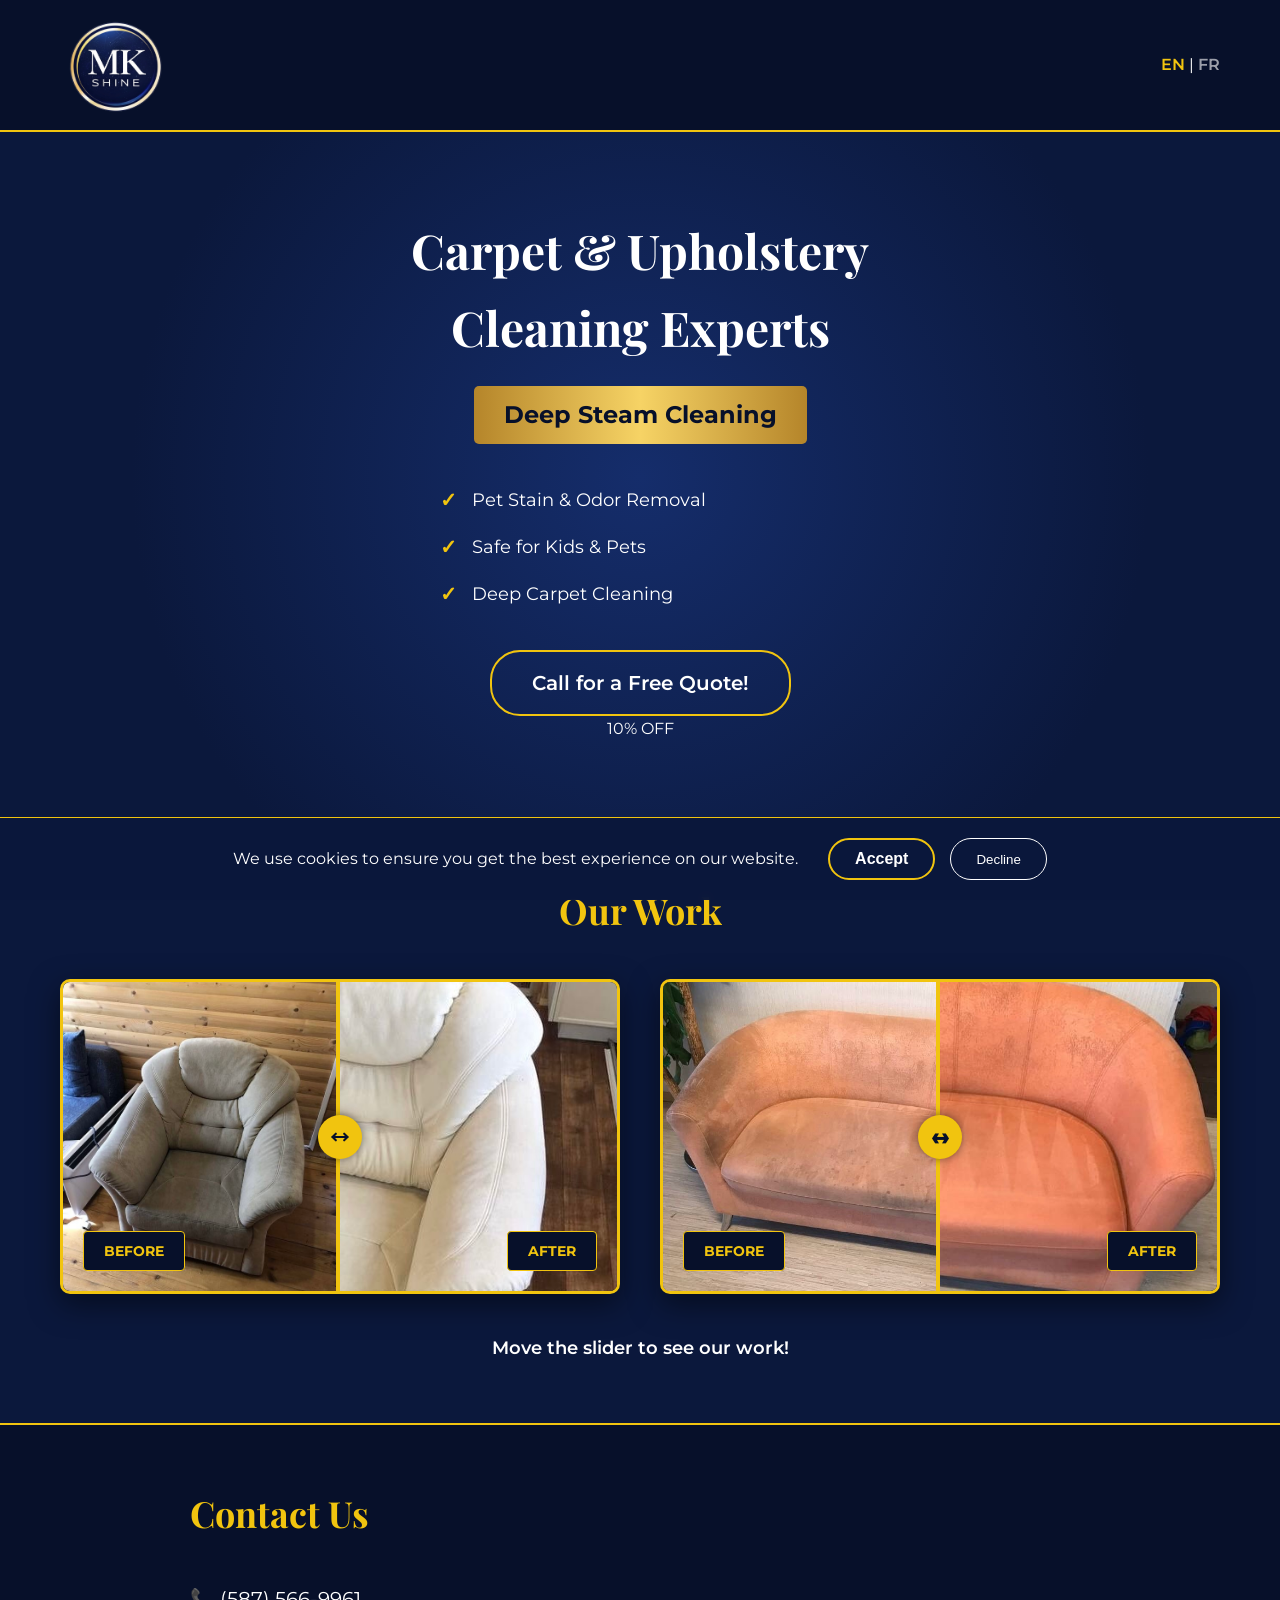
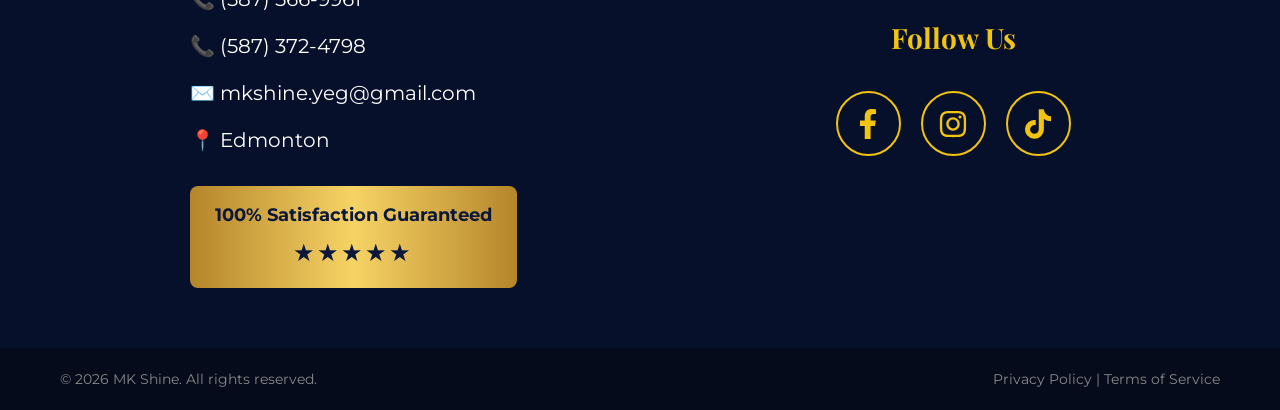
==== index.html @ 70b1faf5 "Added new logo and changed slider icon" ====
<!DOCTYPE html>
<html lang="en">
<head>
    <meta charset="UTF-8">
    <meta name="viewport" content="width=device-width, initial-scale=1.0">
    <title>MK Shine - Carpet & Upholstery Cleaning</title>
    <link rel="preconnect" href="https://fonts.googleapis.com">
    <link rel="preconnect" href="https://fonts.gstatic.com" crossorigin>
     <link rel="icon" type="image/png" href="assets/images/logo.png">
    <link href="https://fonts.googleapis.com/css2?family=Montserrat:wght@400;600;700&family=Playfair+Display:wght@700&display=swap" rel="stylesheet">
    <link rel="stylesheet" href="assets/styles/style.css">
</head>
<body>



    <header class="header">
        <div class="container header-inner">
            <div class="logo">
                <img src="assets/images/logo.png" alt="logo" class="logo-img">
            </div>
            
            <div class="lang-switcher">
                <button id="btn-en" class="lang-btn active">EN</button>
                <span>|</span>
                <button id="btn-fr" class="lang-btn">FR</button>
            </div>
        </div>
    </header>

    <section class="hero">
        <div class="container hero-content">
            <h1 data-lang="hero_title">Carpet & Upholstery<br>Cleaning Experts</h1>
            <div class="subtitle-badge">
                <h2 data-lang="hero_subtitle">Deep Steam Cleaning</h2>
            </div>
            
            <ul class="benefits-list">
                <li><span class="check">✓</span> <span data-lang="benefit_1">Pet Stain & Odor Removal</span></li>
                <li><span class="check">✓</span> <span data-lang="benefit_2">Safe for Kids & Pets</span></li>
                <li><span class="check">✓</span> <span data-lang="benefit_3">Deep Carpet Cleaning</span></li>
            </ul>

            <div class="hero-actions">
                <a href="#contacts" class="btn-primary" data-lang="cta_btn">Call for a Free Quote!</a>
                <div class="discount-badge">
                    <span class="discount-value">10%</span>
                    <span class="discount-text" data-lang="discount">OFF</span>
                </div>
            </div>
        </div>
    </section>

    <section class="gallery" id="gallery">
        <div class="container gallery-inner">
            <h2 class="section-title" data-lang="gallery_title">Our Work</h2>
            
            <div class="works-grid">
                
                <div class="work-item">
                    <div class="comparison-slider">
                        <div class="image-wrapper after-image">
                            <img src="assets/images/puff-after.jpg" alt="White Chair After Cleaning">
                            <span class="label label-after" data-lang="label_after">AFTER</span>
                        </div>

                        <div class="image-wrapper before-image">
                            <img src="assets/images/puff-before.jpg" alt="White Chair Before Cleaning">
                            <span class="label label-before" data-lang="label_before">BEFORE</span>
                        </div>
                        
                        <input type="range" min="0" max="100" value="50" class="slider-input">
                        
                        <div class="slider-button">
                            <svg viewBox="0 0 24 24" width="20" height="20" stroke="currentColor" stroke-width="2.5" fill="none" stroke-linecap="round" stroke-linejoin="round">
                                <polyline points="7 8 3 12 7 16"></polyline>
                                <line x1="3" y1="12" x2="21" y2="12"></line>
                                <polyline points="17 8 21 12 17 16"></polyline>
                            </svg>
                        </div>
                    </div>
                </div>

                <div class="work-item">
                    <div class="comparison-slider">
                        <div class="image-wrapper after-image">
                            <img src="assets/images/couch-after.jpg" alt="Pink Sofa After Cleaning">
                            <span class="label label-after" data-lang="label_after">AFTER</span>
                        </div>
                        <div class="image-wrapper before-image">
                            <img src="assets/images/couch-before.jpg" alt="Pink Sofa Before Cleaning">
                            <span class="label label-before" data-lang="label_before">BEFORE</span>
                        </div>
                        <input type="range" min="0" max="100" value="50" class="slider-input">
                        <div class="slider-button">↔</div>
                    </div>
                </div>

                </div>
            
            <p class="scan-text" data-lang="scan_text">Move the slider to see our work!</p>
        </div>
    </section>

    <section class="contacts" id="contacts">
        <div class="container contacts-inner">
            
            <div class="contact-info">
                <h2 class="section-title" data-lang="contacts_title">Contact Us</h2>
                
                <ul class="contact-list">
                    <li>📞 <a href="tel:+15875669961">(587) 566-9961</a></li>
                    <li>📞 <a href="tel:+15873724798">(587) 372-4798</a></li>
                    <li>✉️ <a href="mailto:mkshine.yeg@gmail.com">mkshine.yeg@gmail.com</a></li>
                    <li>📍 <span data-lang="location">Edmonton</span></li>
                </ul>

                <div class="satisfaction-badge">
                    <h3 data-lang="guarantee">100% Satisfaction Guaranteed</h3>
                    <div class="stars">★★★★★</div>
                </div>
            </div>

            <div class="contact-socials">
            <h3 class="socials-title" data-lang="follow_us">Follow Us</h3>
            <div class="social-icons-large">
                <a href="https://www.facebook.com/share/1H6TxjTgbz/?mibextid=wwXIfr" target="_blank" class="social-btn fb" title="Facebook">
                    <svg viewBox="0 0 320 512"><path d="M279.14 288l14.22-92.66h-88.91v-60.13c0-25.35 12.42-50.06 52.24-50.06h40.42V6.26S260.43 0 225.36 0c-73.22 0-121.08 44.38-121.08 124.72v70.62H22.89V288h81.39v224h100.17V288z"/></svg>
                </a>
                <a href="https://www.instagram.com/mkshine.yeg?igsh=c3pobW0wYmV6MGhx&utm_source=qr" target="_blank" class="social-btn insta" title="Instagram">
                    <svg viewBox="0 0 448 512"><path d="M224.1 141c-63.6 0-114.9 51.3-114.9 114.9s51.3 114.9 114.9 114.9S339 319.5 339 255.9 287.7 141 224.1 141zm0 189.9c-41.4 0-75-33.6-75-75s33.6-75 75-75 75 33.6 75 75-33.6 75-75 75zm146.2-194.3c0 14.9-12 26.9-26.9 26.9-14.9 0-26.9-12-26.9-26.9s12-26.9 26.9-26.9c14.9 0 26.9 12 26.9 26.9zm76.1 27.2c-1.7-35.9-9.9-67.7-36.2-93.9-26.2-26.2-58-34.4-93.9-36.2-37-2.1-147.9-2.1-184.9 0-35.8 1.7-67.6 9.9-93.9 36.1s-34.4 58-36.2 93.9c-2.1 37-2.1 147.9 0 184.9 1.7 35.9 9.9 67.7 36.2 93.9s58 34.4 93.9 36.2c37 2.1 147.9 2.1 184.9 0 35.9-1.7 67.7-9.9 93.9-36.2 26.2-26.2 34.4-58 36.2-93.9 2.1-37 2.1-147.8 0-184.8zM398.8 388c-7.8 19.6-22.9 34.7-42.6 42.6-29.5 11.7-99.5 9-132.1 9s-102.7 2.6-132.1-9c-19.6-7.8-34.7-22.9-42.6-42.6-11.7-29.5-9-99.5-9-132.1s-2.6-102.7 9-132.1c7.8-19.6 22.9-34.7 42.6-42.6 29.5-11.7 99.5-9 132.1-9s102.7-2.6 132.1 9c19.6 7.8 34.7 22.9 42.6 42.6 11.7 29.5 9 99.5 9 132.1s2.7 102.7-9 132.1z"/></svg>
                </a>
               <a href="https://www.tiktok.com/@mk.shine2?_r=1&_t=ZS-94k486pJkZA" target="_blank" class="social-btn tiktok" title="TikTok">
                    <svg xmlns="http://www.w3.org/2000/svg" viewBox="0 0 448 512">
                        <path d="M448,209.91a210.06,210.06,0,0,1-122.77-39.25V349.38A162.55,162.55,0,1,1,185,188.31V278.2a74.62,74.62,0,1,0,52.23,71.18V0l88,0a121.18,121.18,0,0,0,1.86,22.17h0A122.18,122.18,0,0,0,381,102.39a121.43,121.43,0,0,0,67,20.14Z"/>
                    </svg>
                </a>
            </div>
        </div>

        </div>
    </section>

    <footer class="footer">
        <div class="container footer-inner">
            <p>&copy; 2026 MK Shine. <span data-lang="rights">All rights reserved.</span></p>
            <div class="legal-links">
                <a href="privacy.html" data-lang="privacy">Privacy Policy</a>
                <span>|</span>
                <a href="terms.html" data-lang="terms">Terms of Service</a>
            </div>
        </div>
    </footer>

    <div class="cookie-banner" id="cookie-banner">
        <p data-lang="cookie_text">We use cookies to ensure you get the best experience on our website.</p>
        <div class="cookie-buttons">
            <button id="accept-cookies" class="btn-primary cookie-btn" data-lang="cookie_accept">Accept</button>
            <button id="decline-cookies" class="cookie-btn-outline" data-lang="cookie_decline">Decline</button>
        </div>
    </div>

    <script src="main.js"></script>
</body>
</html>
---- assets/styles/style.css ----
:root {
    --bg-main: #0B183C;
    --bg-darker: #07102a;
    --text-white: #ffffff;
    --accent-gold: #F1C40F;
    --gold-gradient: linear-gradient(90deg, #B5852A 0%, #F6D365 50%, #B5852A 100%);
    --font-heading: 'Playfair Display', serif;
    --font-text: 'Montserrat', sans-serif;
}

* { margin: 0; padding: 0; box-sizing: border-box; }

body {
    font-family: var(--font-text);
    background-color: var(--bg-main);
    color: var(--text-white);
    line-height: 1.6;
    
}

html {
scroll-behavior:smooth;
}

.container {
    max-width: 1200px;
    margin: 0 auto;
    padding: 0 20px;
}

.header {
    background-color: var(--bg-darker);
    padding: 10px 0;
    position: sticky;
    top: 0;
    z-index: 100;
    border-bottom: 2px solid var(--accent-gold);
}

.header-inner {
    display: flex;
    justify-content: space-between;
    align-items: center;
}

.lang-switcher button {
    background: none;
    border: none;
    color: var(--text-white);
    font-family: var(--font-text);
    font-weight: 600;
    cursor: pointer;
    font-size: 16px;
    opacity: 0.6;
    transition: 0.3s;
}

.lang-switcher button.active {
    opacity: 1;
    color: var(--accent-gold);
}

.hero {
    padding: 80px 0;
    text-align: center;
    background: radial-gradient(circle at center, #152d6b 0%, var(--bg-main) 70%);
}

.hero h1 {
    font-family: var(--font-heading);
    font-size: 48px;
    margin-bottom: 20px;
}

.subtitle-badge {
    background: var(--gold-gradient);
    display: inline-block;
    padding: 10px 30px;
    border-radius: 5px;
    margin-bottom: 40px;
}

.subtitle-badge h2 {
    color: var(--bg-darker);
    font-size: 24px;
    font-weight: 700;
}

.benefits-list {
    list-style: none;
    text-align: left;
    max-width: 400px;
    margin: 0 auto 40px auto;
    font-size: 18px;
}

.benefits-list li {
    margin-bottom: 15px;
    display: flex;
    align-items: center;
}

.check {
    color: var(--accent-gold);
    font-weight: bold;
    margin-right: 15px;
    font-size: 20px;
}

.btn-primary {
    display: inline-block;
    background: transparent;
    color: var(--text-white);
    text-decoration: none;
    padding: 15px 40px;
    font-size: 20px;
    font-weight: 600;
    border: 2px solid var(--accent-gold);
    border-radius: 30px;
    transition: 0.3s;
}

.btn-primary:hover {
    background: var(--accent-gold);
    color: var(--bg-darker);
}
.gallery {
    padding: 60px 0;
    text-align: center;
}

.section-title {
    font-family: var(--font-heading);
    font-size: 36px;
    color: var(--accent-gold);
    margin-bottom: 40px;
}

.works-grid {
    display: grid;
    grid-template-columns: repeat(auto-fit, minmax(400px, 1fr)); 
    gap: 40px;
    margin-bottom: 40px;
}

.work-item {
    text-align: center;
}

.work-title {
    font-size: 20px;
    font-weight: 600;
    color: var(--text-white);
    margin-bottom: 15px;
    text-shadow: 0 1px 3px rgba(0,0,0,0.5);
}

.comparison-slider {
    position: relative;
    width: 100%;
    aspect-ratio: 16/9; 
    overflow: hidden;
    border-radius: 10px;
    border: 3px solid var(--accent-gold);
    box-shadow: 0 10px 30px rgba(0,0,0,0.5);
    background-color: var(--bg-darker);
}

.image-wrapper {
    position: absolute;
    top: 0;
    left: 0;
    width: 100%;
    height: 100%;
    overflow: hidden;
}

.image-wrapper img {
    position: absolute; 
    left: 0;
    top: 0;
    width: 100%;
    height: 100%;
    object-fit: cover; 
    object-position: left; 
    display: block;
}

.before-image {
    z-index: 1;
    border-right: 4px solid var(--accent-gold);
    transition: width 0.1s linear; 
}

.after-image {
    z-index: 0;
}

.label {
    position: absolute;
    bottom: 20px;
    padding: 8px 20px;
    background-color: var(--bg-darker);
    color: var(--accent-gold);
    font-weight: 700;
    border-radius: 4px;
    z-index: 2;
    border: 1px solid var(--accent-gold);
    font-size: 14px;
}

.label-before { left: 20px; }
.label-after { right: 20px; }

.slider-input {
    position: absolute;
    top: 0;
    left: 0;
    width: 100%;
    height: 100%;
    opacity: 0;
    z-index: 3;
    cursor: ew-resize; 
}

.slider-button {
    position: absolute;
    top: 50%;
    transform: translate(-50%, -50%);
    width: 44px;
    height: 44px;
    background-color: var(--accent-gold);
    border-radius: 50%;
    z-index: 2;
    pointer-events: none; 
    display: flex;
    justify-content: center;
    align-items: center;
    box-shadow: 0 0 10px rgba(0,0,0,0.5);
    color: var(--bg-darker);
    font-weight: 900;
    font-size: 20px;
}

.scan-text {
    margin-top: 20px;
    font-size: 18px;
    font-weight: 600;
}
.contacts {
    padding: 60px 0;
    background-color: var(--bg-darker);
    border-top: 2px solid var(--accent-gold);
}

.contacts-inner {
    display: flex;
    justify-content: space-around;
    align-items: center;
    flex-wrap: wrap; 
    gap: 40px;
}

.contact-list {
    list-style: none;
    font-size: 20px;
    margin-bottom: 30px;
}

.contact-list li {
    margin-bottom: 15px;
}

.contact-list a {
    color: var(--text-white);
    text-decoration: none;
    transition: color 0.3s;
}

.contact-list a:hover {
    color: var(--accent-gold);
}

.satisfaction-badge {
    background: var(--gold-gradient);
    color: var(--bg-main);
    padding: 15px 25px;
    border-radius: 8px;
    text-align: center;
    display: inline-block;
}

.satisfaction-badge h3 {
    font-size: 18px;
    margin-bottom: 5px;
}

.stars {
    font-size: 24px;
    letter-spacing: 2px;
}

.contact-socials {
    display: flex;
    flex-direction: column;
    align-items: center;
    gap: 20px;
    padding: 20px;
}

.socials-title {
    color: var(--accent-gold);
    font-size: 28px;
    font-family: var(--font-heading);
    margin-bottom: 10px;
}

.social-icons-large {
    display: flex;
    gap: 20px;
}

.contact-socials {
    display: flex;
    flex-direction: column;
    align-items: center;
    gap: 20px;
    padding: 20px;
}

.socials-title {
    color: var(--accent-gold);
    font-size: 28px;
    font-family: var(--font-heading);
    margin-bottom: 10px;
}

.social-icons-large {
    display: flex;
    gap: 20px;
}

.social-btn {
    display: flex;
    justify-content: center;
    align-items: center;
    width: 65px;
    height: 65px;
    border: 2px solid var(--accent-gold);
    border-radius: 50%; 
    transition: all 0.3s ease;
}

.social-btn svg {
    width: 30px;
    height: 30px;
    fill: var(--accent-gold);
    transition: fill 0.3s ease;
}

.social-btn.tiktok svg {
    width: 26px; 
    height: 30px;
}

.social-btn:hover {
    background-color: var(--accent-gold);
    transform: translateY(-5px);  
    box-shadow: 0 10px 20px rgba(241, 196, 15, 0.3); 
}

.social-btn:hover svg {
    fill: var(--bg-main); 
}

.footer {
    padding: 20px 0;
    text-align: center;
    background-color: #050b1a;
    font-size: 14px;
    color: #888;
}

.footer-inner {
    display: flex;
    justify-content: space-between;
    flex-wrap: wrap;
}

.legal-links a {
    color: #888;
    text-decoration: none;
}

.legal-links a:hover {
    color: var(--accent-gold);
}

.cookie-banner {
    position: fixed;
    bottom: -100%;
    left: 0;
    width: 100%;
    background-color: rgba(11, 24, 60, 0.95);
    backdrop-filter: blur(5px);
    border-top: 1px solid var(--accent-gold);
    padding: 20px;
    display: flex;
    justify-content: center;
    align-items: center;
    gap: 30px;
    z-index: 999;
    transition: bottom 0.5s ease-in-out;
}

.cookie-banner.show {
    bottom: 0;
}

.cookie-buttons {
    display: flex;
    gap: 15px;
}

.cookie-btn {
    padding: 10px 25px;
    font-size: 16px;
    cursor: pointer;
}

.cookie-btn-outline {
    background: transparent;
    color: var(--text-white);
    border: 1px solid var(--text-white);
    padding: 10px 25px;
    border-radius: 30px;
    cursor: pointer;
    transition: 0.3s;
}

.cookie-btn-outline:hover {
    border-color: var(--accent-gold);
    color: var(--accent-gold);
}

@media (max-width: 768px) {
    .container {
        padding: 0 15px;
    }

    .hero {
        padding: 50px 0;
    }
    
    .hero h1 {
        font-size: 32px;
        margin-bottom: 15px;
    }

    .subtitle-badge {
        padding: 8px 20px;
        margin-bottom: 30px;
    }

    .subtitle-badge h2 {
        font-size: 18px;
    }

    .benefits-list {
        font-size: 16px;
        margin-bottom: 30px;
    }
    
    .btn-primary {
        display: block;
        width: 100%; 
        text-align: center;
        font-size: 18px;
        padding: 15px 20px;
    }

    .hero-actions {
        display: flex;
        flex-direction: column;
        align-items: center;
        gap: 15px;
    }

    .section-title {
        font-size: 28px;
        margin-bottom: 25px;
    }
    
    .slider-button {
        width: 36px;
        height: 36px;
    }
    
    .slider-button::after {
        font-size: 16px;
    }

    .label {
        padding: 5px 10px;
        font-size: 10px;
        bottom: 10px;
    }
    
    .label-before { left: 10px; }
    .label-after { right: 10px; }

    .contacts-inner {
        flex-direction: column;
        text-align: center;
        gap: 30px;
    }

    .contact-info {
        display: flex;
        flex-direction: column;
        align-items: center;
    }

    .contact-list {
        font-size: 18px;
        display: flex;
        flex-direction: column;
        align-items: center;
    }

    .social-box {
        width: 100%;
        padding: 20px;
    }

    .footer-inner {
        flex-direction: column;
        gap: 15px;
    }

    .cookie-banner {
        flex-direction: column;
        text-align: center;
        gap: 15px;
        padding: 15px;
    }

    .cookie-buttons {
        width: 100%;
        justify-content: center;
    }
}

@media (max-width: 480px) {
    .header-inner {
        flex-direction: row;
        gap: 10px;
    }
}

.logo {
    display: flex;
    align-items: center; 
}

.logo-img {
    height: 100px;         
    width: auto;          
    display: block;
    
    margin-top: 5px;
    margin-bottom: 5px;
    
    image-rendering: -webkit-optimize-contrast;
    image-rendering: crisp-edges;              
    
    transition: transform 0.3s ease, filter 0.3s ease;
}

.logo-img:hover {
    transform: scale(1.05); 
    filter: brightness(1.1); 
    cursor: pointer;
}

@media (max-width: 768px) {
    .logo-img {
        height: 70px; 
    }
}

@media (max-width: 480px) {
    .logo-img {
        height: 70px; 
    }
}

@media (max-width: 768px) {

    .section-title {
        font-size: 28px;
        margin-bottom: 25px;
    }
    
    .works-grid {
        grid-template-columns: 1fr; 
        gap: 30px;
    }

    .work-title {
        font-size: 18px;
        margin-bottom: 10px;
    }
}
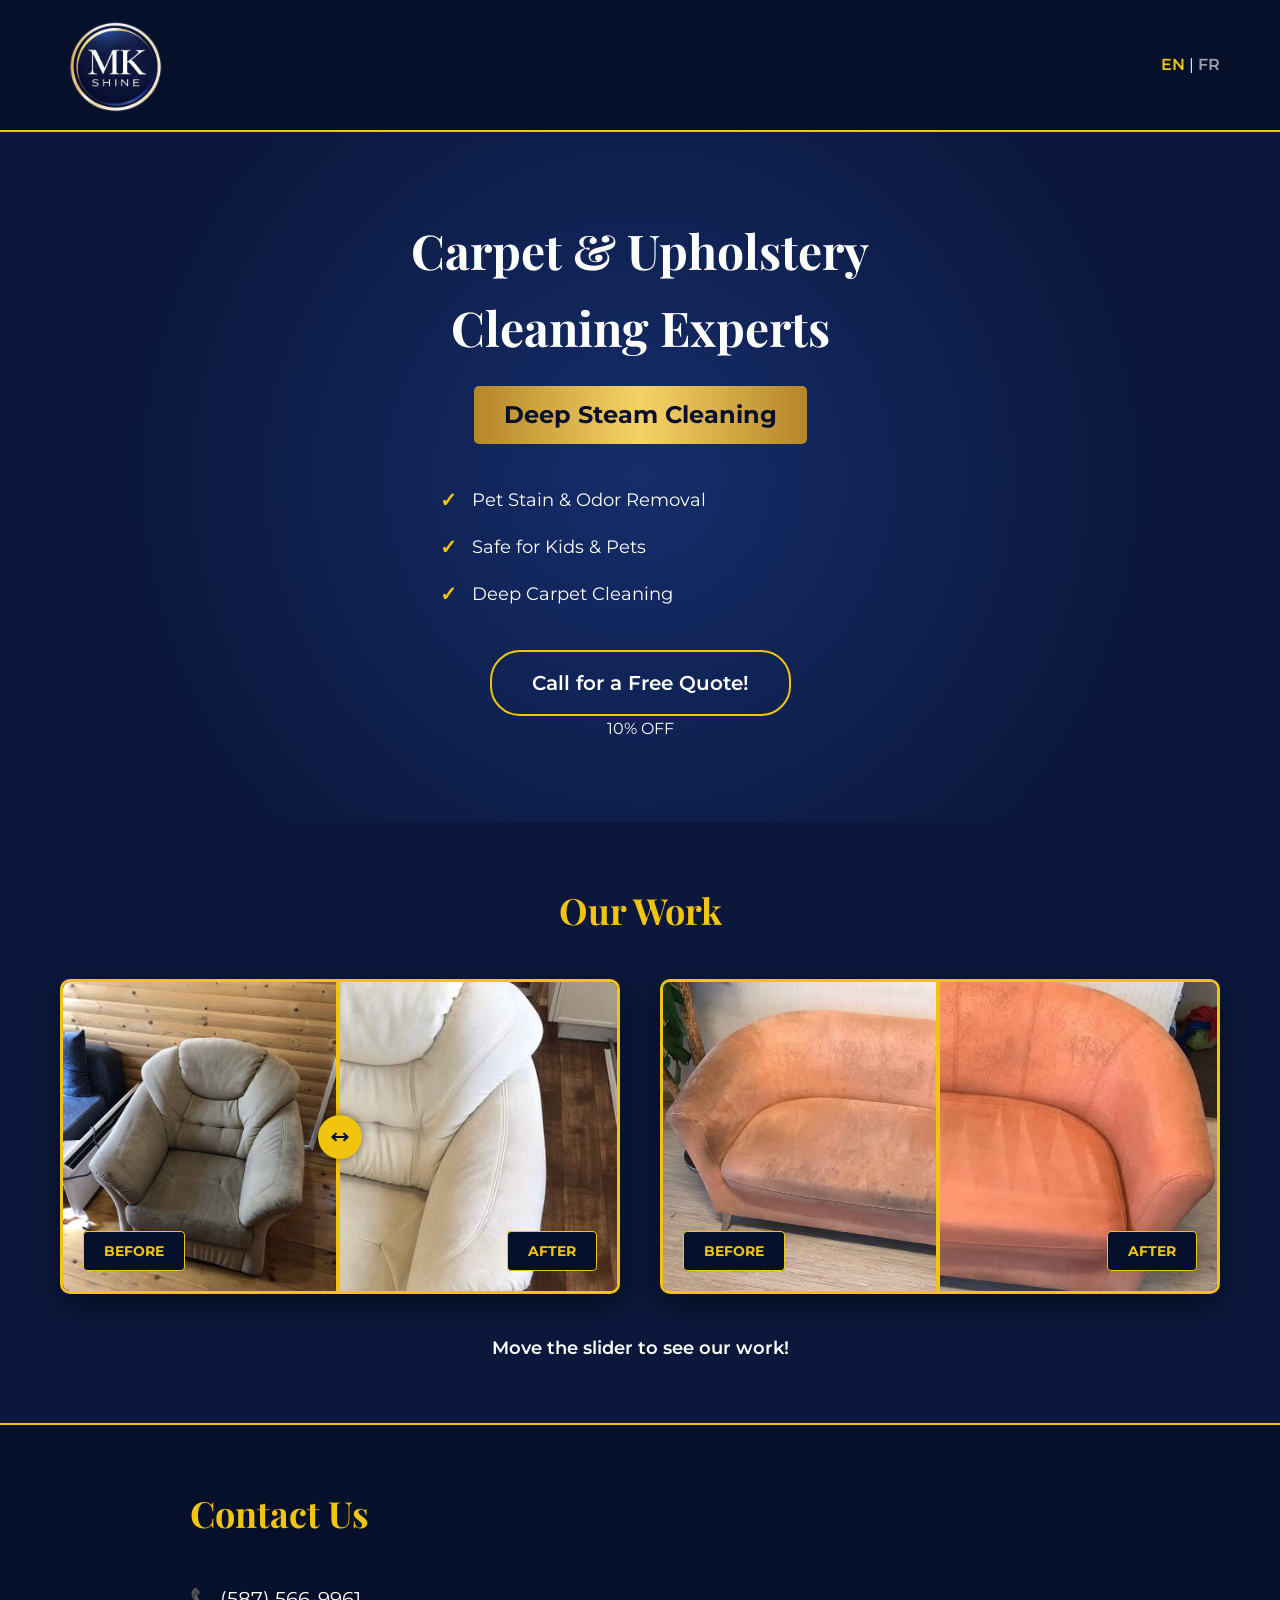
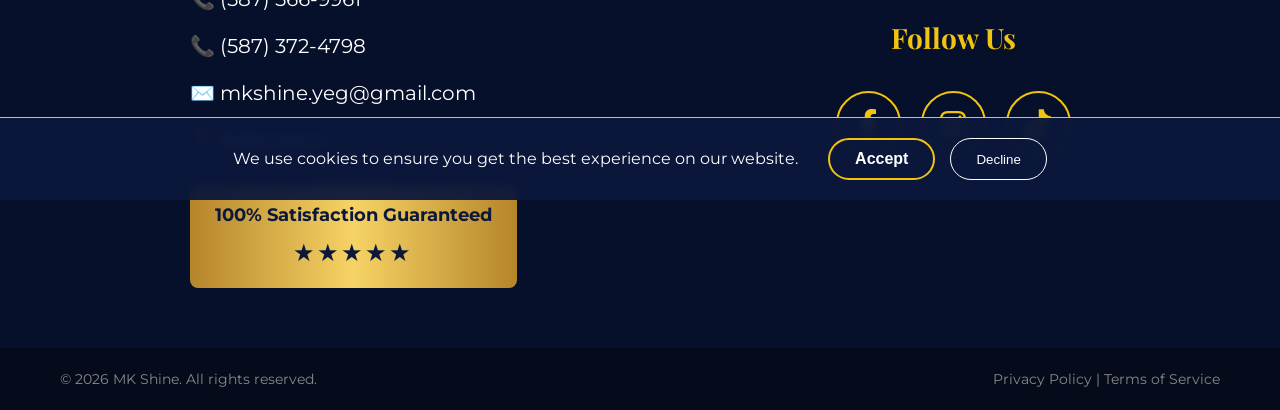
==== commit cbb15cfb: "added missing slider icon" ====
--- a/index.html
+++ b/index.html
@@ -92,7 +92,11 @@
                             <span class="label label-before" data-lang="label_before">BEFORE</span>
                         </div>
                         <input type="range" min="0" max="100" value="50" class="slider-input">
-                        <div class="slider-button">↔</div>
+                            <svg viewBox="0 0 24 24" width="20" height="20" stroke="currentColor" stroke-width="2.5" fill="none" stroke-linecap="round" stroke-linejoin="round">
+                                <polyline points="7 8 3 12 7 16"></polyline>
+                                <line x1="3" y1="12" x2="21" y2="12"></line>
+                                <polyline points="17 8 21 12 17 16"></polyline>
+                            </svg>
                     </div>
                 </div>
 
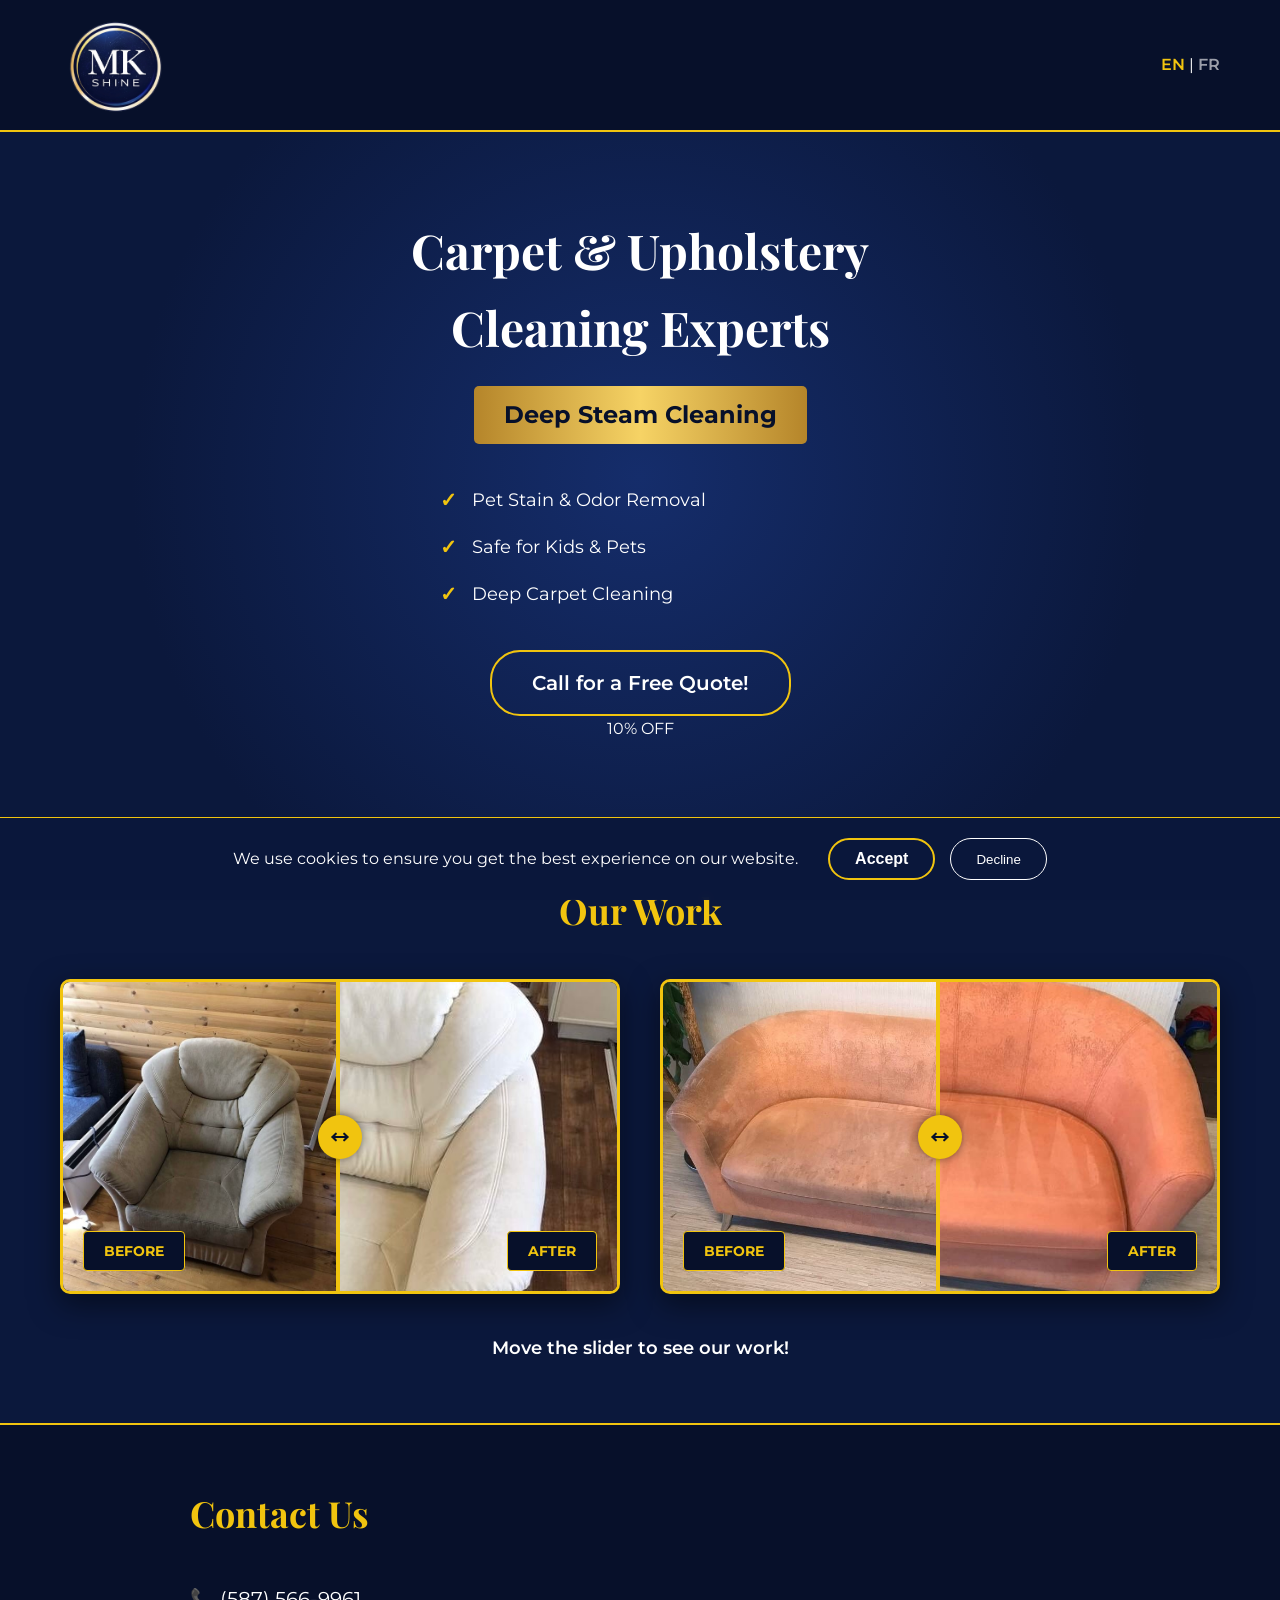
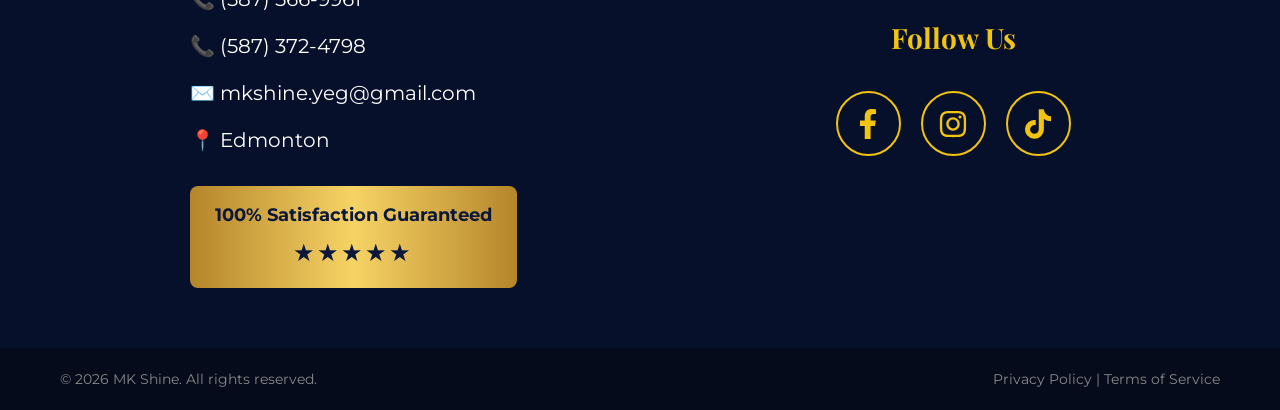
==== commit cb4f6350: "minor changes" ====
--- a/index.html
+++ b/index.html
@@ -92,11 +92,13 @@
                             <span class="label label-before" data-lang="label_before">BEFORE</span>
                         </div>
                         <input type="range" min="0" max="100" value="50" class="slider-input">
+                            <div class="slider-button">
                             <svg viewBox="0 0 24 24" width="20" height="20" stroke="currentColor" stroke-width="2.5" fill="none" stroke-linecap="round" stroke-linejoin="round">
                                 <polyline points="7 8 3 12 7 16"></polyline>
                                 <line x1="3" y1="12" x2="21" y2="12"></line>
                                 <polyline points="17 8 21 12 17 16"></polyline>
                             </svg>
+                            </div>
                     </div>
                 </div>
 
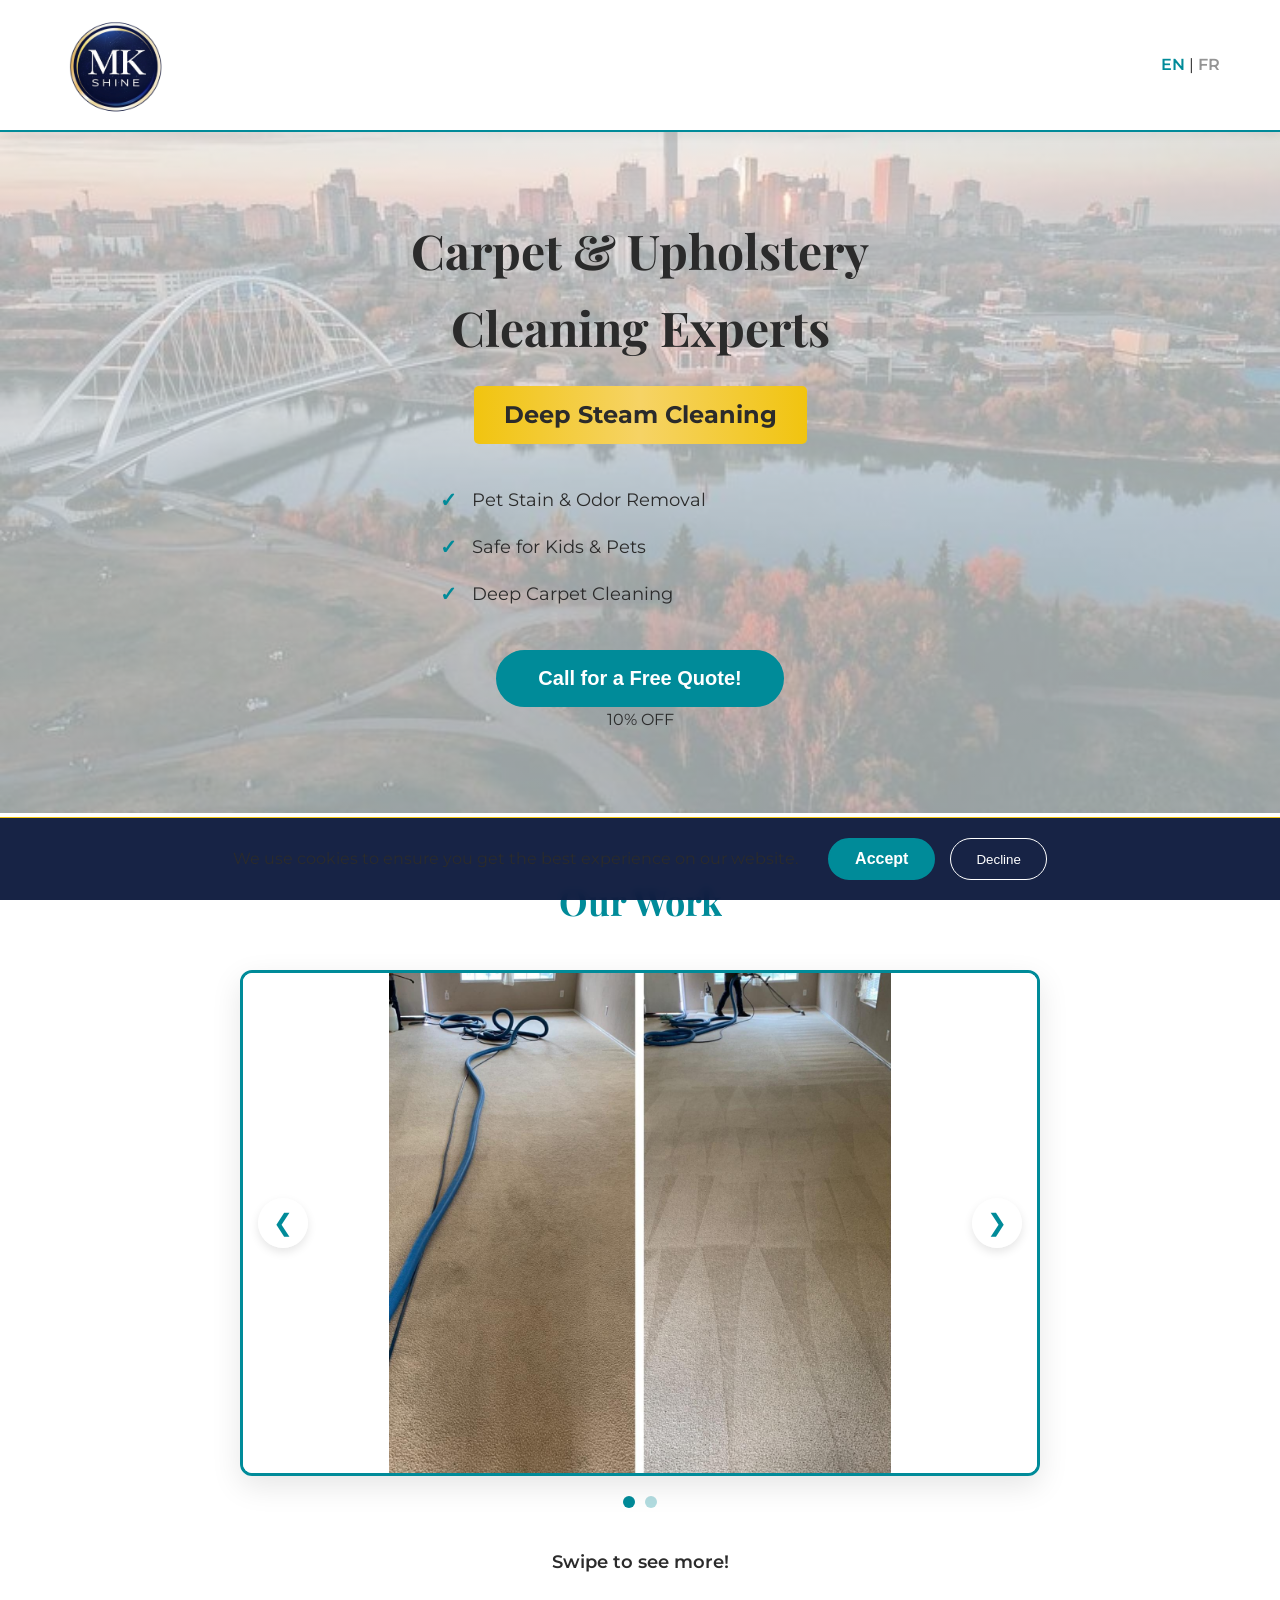
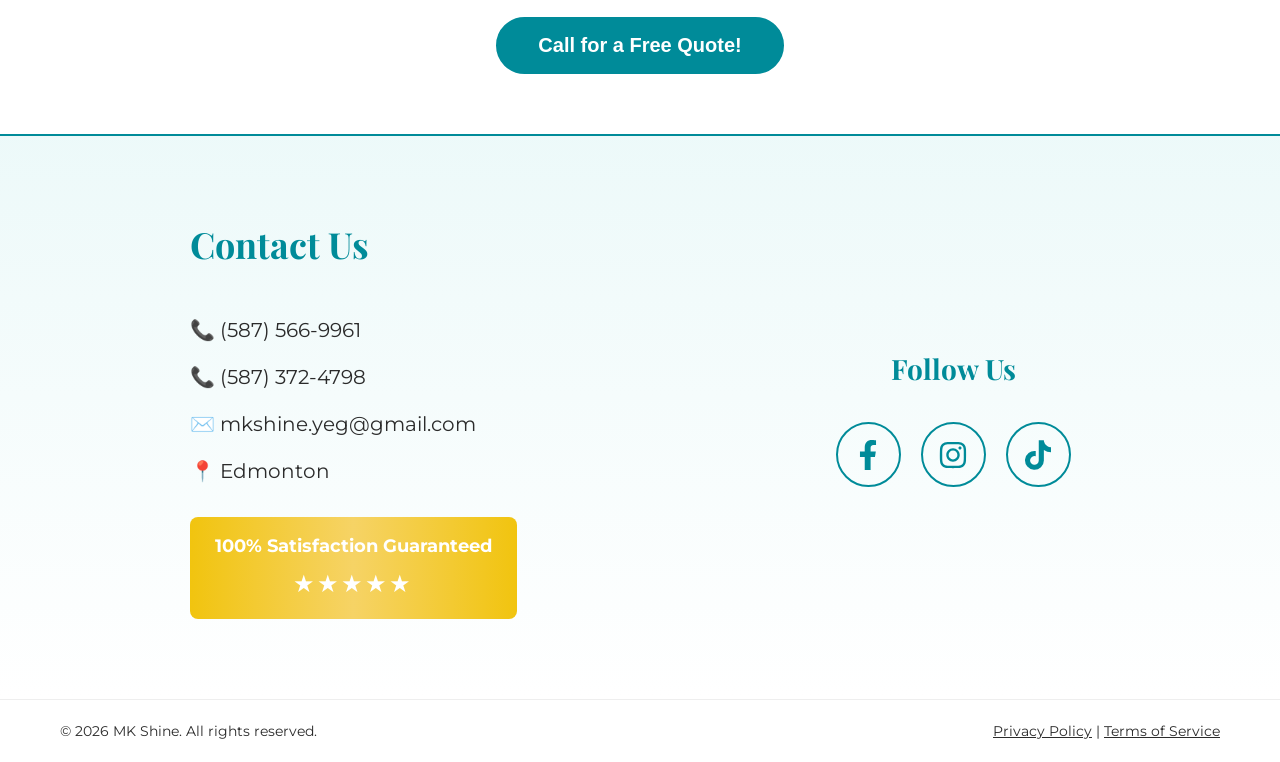
==== commit 7211fa97: "added form and redesigned the page" ====
--- a/index.html
+++ b/index.html
@@ -42,7 +42,7 @@
             </ul>
 
             <div class="hero-actions">
-                <a href="#contacts" class="btn-primary" data-lang="cta_btn">Call for a Free Quote!</a>
+                <button class="btn-primary open-modal-btn" data-lang="cta_btn">Call for a Free Quote!</button>
                 <div class="discount-badge">
                     <span class="discount-value">10%</span>
                     <span class="discount-text" data-lang="discount">OFF</span>
@@ -51,62 +51,39 @@
         </div>
     </section>
 
-    <section class="gallery" id="gallery">
-        <div class="container gallery-inner">
-            <h2 class="section-title" data-lang="gallery_title">Our Work</h2>
-            
-            <div class="works-grid">
-                
-                <div class="work-item">
-                    <div class="comparison-slider">
-                        <div class="image-wrapper after-image">
-                            <img src="assets/images/puff-after.jpg" alt="White Chair After Cleaning">
-                            <span class="label label-after" data-lang="label_after">AFTER</span>
-                        </div>
-
-                        <div class="image-wrapper before-image">
-                            <img src="assets/images/puff-before.jpg" alt="White Chair Before Cleaning">
-                            <span class="label label-before" data-lang="label_before">BEFORE</span>
-                        </div>
-                        
-                        <input type="range" min="0" max="100" value="50" class="slider-input">
-                        
-                        <div class="slider-button">
-                            <svg viewBox="0 0 24 24" width="20" height="20" stroke="currentColor" stroke-width="2.5" fill="none" stroke-linecap="round" stroke-linejoin="round">
-                                <polyline points="7 8 3 12 7 16"></polyline>
-                                <line x1="3" y1="12" x2="21" y2="12"></line>
-                                <polyline points="17 8 21 12 17 16"></polyline>
-                            </svg>
-                        </div>
-                    </div>
-                </div>
-
-                <div class="work-item">
-                    <div class="comparison-slider">
-                        <div class="image-wrapper after-image">
-                            <img src="assets/images/couch-after.jpg" alt="Pink Sofa After Cleaning">
-                            <span class="label label-after" data-lang="label_after">AFTER</span>
-                        </div>
-                        <div class="image-wrapper before-image">
-                            <img src="assets/images/couch-before.jpg" alt="Pink Sofa Before Cleaning">
-                            <span class="label label-before" data-lang="label_before">BEFORE</span>
-                        </div>
-                        <input type="range" min="0" max="100" value="50" class="slider-input">
-                            <div class="slider-button">
-                            <svg viewBox="0 0 24 24" width="20" height="20" stroke="currentColor" stroke-width="2.5" fill="none" stroke-linecap="round" stroke-linejoin="round">
-                                <polyline points="7 8 3 12 7 16"></polyline>
-                                <line x1="3" y1="12" x2="21" y2="12"></line>
-                                <polyline points="17 8 21 12 17 16"></polyline>
-                            </svg>
-                            </div>
-                    </div>
-                </div>
-
-                </div>
-            
-            <p class="scan-text" data-lang="scan_text">Move the slider to see our work!</p>
-        </div>
-    </section>
+   <section class="gallery" id="gallery">
+    <div class="container gallery-inner">
+        <h2 class="section-title" data-lang="gallery_title">Our Work</h2>
+        
+        <div class="carousel-container">
+            <button class="carousel-btn prev-btn" aria-label="Previous image">❮</button>
+
+            <div class="carousel-track-container">
+                <ul class="carousel-track">
+                    <li class="carousel-slide current-slide">
+                        <img src="assets/images/carpet-before-after.jpg" alt="Carpet Cleaning Before and After" class="carousel-image">
+                    </li>
+                    
+                    <li class="carousel-slide">
+                        <img src="assets/images/sofa-before-after.jpg" alt="Sofa Cleaning Before and After" class="carousel-image">
+                    </li>
+                </ul>
+            </div>
+
+            <button class="carousel-btn next-btn" aria-label="Next image">❯</button>
+        </div>
+        
+        <div class="carousel-nav">
+            <button class="carousel-indicator current-indicator"></button>
+            <button class="carousel-indicator"></button>
+        </div>
+        
+        <p class="scan-text" data-lang="swipe_text">Swipe to see more!</p>
+    </div>
+    <div style="text-align: center; margin-top: 40px;">
+            <button class="btn-primary open-modal-btn" data-lang="cta_btn">Call for a Free Quote!</button>
+    </div>
+</section>
 
     <section class="contacts" id="contacts">
         <div class="container contacts-inner">
@@ -158,6 +135,60 @@
         </div>
     </footer>
 
+   <div class="modal-overlay" id="quote-modal">
+        <div class="modal-content">
+            <button class="modal-close" id="close-modal">&times;</button>
+            
+            <div id="form-content">
+                <h3 class="modal-title" data-lang="modal_title">Not enough time? Get a free quote today!</h3>
+                
+                <form id="quote-form" class="quote-form" novalidate>
+                    <div class="input-group">
+                        <input type="text" id="name" data-lang="ph_name" placeholder="John Doe">
+                        <span class="error-msg" id="name-error"></span>
+                    </div>
+                    <div class="input-group">
+                        <input type="email" id="email" data-lang="ph_email" placeholder="Enter your email">
+                        <span class="error-msg" id="email-error"></span>
+                    </div>
+                    <div class="input-group">
+                        <input type="tel" id="phone" data-lang="ph_phone" placeholder="Enter your Phone">
+                        <span class="error-msg" id="phone-error"></span>
+                    </div>
+                    
+                    <div class="custom-select-wrapper">
+                        <div class="custom-select">
+                            <span class="custom-select-trigger" id="service-trigger" data-lang="service_carpet">Carpet Cleaning</span>
+                            <div class="custom-options">
+                                <span class="custom-option selected" data-value="Carpet Cleaning" data-lang="service_carpet">Carpet Cleaning</span>
+                                <span class="custom-option" data-value="Pet Urine & Odor Removal" data-lang="service_pet">Pet Urine & Odor Removal</span>
+                                <span class="custom-option" data-value="Stain Removal Protection" data-lang="service_stain">Stain Removal Protection</span>
+                                <span class="custom-option" data-value="Tile & Grout Cleaning" data-lang="service_tile">Tile & Grout Cleaning</span>
+                                <span class="custom-option" data-value="Rug Cleaning" data-lang="service_rug">Rug Cleaning</span>
+                                <span class="custom-option" data-value="Upholstery Cleaning" data-lang="service_upholstery">Upholstery Cleaning</span>
+                                <span class="custom-option" data-value="Commercial Cleaning" data-lang="service_commercial">Commercial cleaning</span>
+                                <span class="custom-option" data-value="Other" data-lang="service_other">Other</span>
+                            </div>
+                        </div>
+                        <input type="hidden" id="service" value="Carpet Cleaning">
+                    </div>
+                    
+                    <div class="input-group">
+                        <textarea id="message" data-lang="ph_message" placeholder="When would you like us to contact you?" rows="3"></textarea>
+                    </div>
+                    
+                    <button type="submit" class="btn-primary modal-submit" data-lang="modal_btn">Get a Free Quote</button>
+                </form>
+            </div>
+
+            <div id="success-content" class="success-content" style="display: none;">
+                <div class="success-icon">✓</div>
+                <h3 data-lang="success_title">Thank You!</h3>
+                <p data-lang="success_text">Your request has been sent successfully. We will contact you shortly.</p>
+            </div>
+        </div>
+    </div>
+
     <div class="cookie-banner" id="cookie-banner">
         <p data-lang="cookie_text">We use cookies to ensure you get the best experience on our website.</p>
         <div class="cookie-buttons">
--- a/assets/styles/style.css
+++ b/assets/styles/style.css
@@ -1,9 +1,13 @@
 :root {
-    --bg-main: #0B183C;
-    --bg-darker: #07102a;
-    --text-white: #ffffff;
-    --accent-gold: #F1C40F;
-    --gold-gradient: linear-gradient(90deg, #B5852A 0%, #F6D365 50%, #B5852A 100%);
+    --bg-main: #ffffff; 
+    --bg-light-blue: #e8f8f8;
+    --text-dark: #2b2b2b; 
+    --text-white: #ffffff; 
+    
+    --accent-primary: #008b99; 
+    --accent-gold: #F1C40F; 
+    --gold-gradient: linear-gradient(90deg, #F1C40F 0%, #F6D365 50%, #F1C40F 100%);
+    
     --font-heading: 'Playfair Display', serif;
     --font-text: 'Montserrat', sans-serif;
 }
@@ -13,13 +17,12 @@
 body {
     font-family: var(--font-text);
     background-color: var(--bg-main);
-    color: var(--text-white);
+    color: var(--text-dark); 
     line-height: 1.6;
-    
 }
 
 html {
-scroll-behavior:smooth;
+    scroll-behavior: smooth;
 }
 
 .container {
@@ -29,41 +32,102 @@
 }
 
 .header {
-    background-color: var(--bg-darker);
+    background-color: var(--bg-main); 
     padding: 10px 0;
     position: sticky;
     top: 0;
     z-index: 100;
-    border-bottom: 2px solid var(--accent-gold);
-}
-
-.header-inner {
-    display: flex;
-    justify-content: space-between;
-    align-items: center;
+    border-bottom: 2px solid var(--accent-primary); 
+    box-shadow: 0 4px 10px rgba(0,0,0,0.05); 
 }
 
 .lang-switcher button {
     background: none;
     border: none;
-    color: var(--text-white);
+    color: var(--text-dark); 
     font-family: var(--font-text);
     font-weight: 600;
     cursor: pointer;
     font-size: 16px;
-    opacity: 0.6;
+    opacity: 0.5;
     transition: 0.3s;
 }
 
 .lang-switcher button.active {
     opacity: 1;
-    color: var(--accent-gold);
+    color: var(--accent-primary); 
+}
+
+.header-inner {
+    display: flex;
+    justify-content: space-between;
+    align-items: center;
+}
+
+.header {
+    background-color: var(--bg-main);
+    padding: 10px 0;
+    position: sticky;
+    top: 0;
+    z-index: 100;
+    border-bottom: 2px solid var(--accent-primary); 
+    box-shadow: 0 4px 10px rgba(0,0,0,0.05); 
+}
+
+.lang-switcher button {
+    background: none;
+    border: none;
+    color: var(--text-dark); 
+    font-family: var(--font-text);
+    font-weight: 600;
+    cursor: pointer;
+    font-size: 16px;
+    opacity: 0.5;
+    transition: 0.3s;
+}
+
+.lang-switcher button.active {
+    opacity: 1;
+    color: var(--accent-primary); 
 }
 
 .hero {
     padding: 80px 0;
     text-align: center;
-    background: radial-gradient(circle at center, #152d6b 0%, var(--bg-main) 70%);
+    position: relative;
+    background: linear-gradient(rgba(255, 255, 255, 0.65), rgba(255, 255, 255, 0.6)), 
+                url('../images/edmonton-bg.jpg') center/cover no-repeat;
+}
+
+.subtitle-badge h2 {
+    color: var(--text-dark); 
+    font-size: 24px;
+    font-weight: 700;
+}
+
+.check {
+    color: var(--accent-primary); 
+    font-weight: bold;
+    margin-right: 15px;
+    font-size: 20px;
+}
+
+.btn-primary {
+    display: inline-block;
+    background: var(--accent-primary); 
+    color: var(--text-white);
+    text-decoration: none;
+    padding: 15px 40px;
+    font-size: 20px;
+    font-weight: 600;
+    border: 2px solid var(--accent-primary);
+    border-radius: 30px;
+    transition: 0.3s;
+}
+
+.btn-primary:hover {
+    background: transparent;
+    color: var(--accent-primary); 
 }
 
 .hero h1 {
@@ -80,11 +144,7 @@
     margin-bottom: 40px;
 }
 
-.subtitle-badge h2 {
-    color: var(--bg-darker);
-    font-size: 24px;
-    font-weight: 700;
-}
+
 
 .benefits-list {
     list-style: none;
@@ -100,30 +160,8 @@
     align-items: center;
 }
 
-.check {
-    color: var(--accent-gold);
-    font-weight: bold;
-    margin-right: 15px;
-    font-size: 20px;
-}
-
-.btn-primary {
-    display: inline-block;
-    background: transparent;
-    color: var(--text-white);
-    text-decoration: none;
-    padding: 15px 40px;
-    font-size: 20px;
-    font-weight: 600;
-    border: 2px solid var(--accent-gold);
-    border-radius: 30px;
-    transition: 0.3s;
-}
-
-.btn-primary:hover {
-    background: var(--accent-gold);
-    color: var(--bg-darker);
-}
+
+
 .gallery {
     padding: 60px 0;
     text-align: center;
@@ -132,115 +170,109 @@
 .section-title {
     font-family: var(--font-heading);
     font-size: 36px;
-    color: var(--accent-gold);
+    color: var(--accent-primary); 
     margin-bottom: 40px;
 }
 
-.works-grid {
-    display: grid;
-    grid-template-columns: repeat(auto-fit, minmax(400px, 1fr)); 
-    gap: 40px;
-    margin-bottom: 40px;
-}
-
-.work-item {
-    text-align: center;
-}
-
-.work-title {
-    font-size: 20px;
-    font-weight: 600;
-    color: var(--text-white);
-    margin-bottom: 15px;
-    text-shadow: 0 1px 3px rgba(0,0,0,0.5);
-}
-
-.comparison-slider {
+.carousel-container {
     position: relative;
+    max-width: 800px; 
+    margin: 0 auto;
+    border-radius: 12px;
+    overflow: hidden;
+    box-shadow: 0 10px 30px rgba(0,0,0,0.1); 
+    border: 3px solid var(--accent-primary);
+}
+
+.carousel-track-container {
+    overflow: hidden;
     width: 100%;
-    aspect-ratio: 16/9; 
-    overflow: hidden;
-    border-radius: 10px;
-    border: 3px solid var(--accent-gold);
-    box-shadow: 0 10px 30px rgba(0,0,0,0.5);
-    background-color: var(--bg-darker);
-}
-
-.image-wrapper {
-    position: absolute;
-    top: 0;
-    left: 0;
+}
+
+.carousel-track {
+    padding: 0;
+    margin: 0;
+    list-style: none;
+    display: flex;
+    transition: transform 0.4s ease-in-out;
+}
+
+.carousel-slide {
+    min-width: 100%; 
+    display: flex;
+    justify-content: center; 
+    align-items: center;
+    background-color: var(--bg-main); 
+}
+
+.carousel-image {
     width: 100%;
-    height: 100%;
-    overflow: hidden;
-}
-
-.image-wrapper img {
-    position: absolute; 
-    left: 0;
-    top: 0;
-    width: 100%;
-    height: 100%;
-    object-fit: cover; 
-    object-position: left; 
+    height: 500px; 
+    object-fit: contain; 
     display: block;
 }
 
-.before-image {
-    z-index: 1;
-    border-right: 4px solid var(--accent-gold);
-    transition: width 0.1s linear; 
-}
-
-.after-image {
-    z-index: 0;
-}
-
-.label {
-    position: absolute;
-    bottom: 20px;
-    padding: 8px 20px;
-    background-color: var(--bg-darker);
-    color: var(--accent-gold);
-    font-weight: 700;
-    border-radius: 4px;
-    z-index: 2;
-    border: 1px solid var(--accent-gold);
-    font-size: 14px;
-}
-
-.label-before { left: 20px; }
-.label-after { right: 20px; }
-
-.slider-input {
-    position: absolute;
-    top: 0;
-    left: 0;
-    width: 100%;
-    height: 100%;
-    opacity: 0;
-    z-index: 3;
-    cursor: ew-resize; 
-}
-
-.slider-button {
+.carousel-btn {
     position: absolute;
     top: 50%;
-    transform: translate(-50%, -50%);
-    width: 44px;
-    height: 44px;
-    background-color: var(--accent-gold);
+    transform: translateY(-50%);
+    background: rgba(255, 255, 255, 0.8); 
+    border: none;
+    color: var(--accent-primary);
+    font-size: 24px;
+    width: 50px;
+    height: 50px;
     border-radius: 50%;
-    z-index: 2;
-    pointer-events: none; 
+    cursor: pointer;
+    z-index: 10;
     display: flex;
     justify-content: center;
     align-items: center;
-    box-shadow: 0 0 10px rgba(0,0,0,0.5);
-    color: var(--bg-darker);
-    font-weight: 900;
-    font-size: 20px;
-}
+    transition: all 0.3s ease;
+    box-shadow: 0 4px 10px rgba(0,0,0,0.1);
+}
+
+.carousel-btn:hover {
+    background: var(--accent-primary);
+    color: white;
+}
+
+.prev-btn { left: 15px; }
+.next-btn { right: 15px; }
+
+.carousel-nav {
+    display: flex;
+    justify-content: center;
+    gap: 10px;
+    padding: 20px 0;
+}
+
+.carousel-indicator {
+    border: 0;
+    border-radius: 50%;
+    width: 12px;
+    height: 12px;
+    background: rgba(0, 139, 153, 0.3); 
+    cursor: pointer;
+    transition: background 0.3s;
+}
+
+.carousel-indicator.current-indicator {
+    background: var(--accent-primary); 
+}
+
+@media (max-width: 768px) {
+    .carousel-image {
+        height: 350px; 
+    }
+    .carousel-btn {
+        width: 40px;
+        height: 40px;
+        font-size: 18px;
+    }
+}
+
+
 
 .scan-text {
     margin-top: 20px;
@@ -248,9 +280,11 @@
     font-weight: 600;
 }
 .contacts {
-    padding: 60px 0;
-    background-color: var(--bg-darker);
-    border-top: 2px solid var(--accent-gold);
+    padding: 80px 0;
+    position: relative;
+    background: linear-gradient(rgba(232, 248, 248, 0.8), rgba(255, 255, 255, 0.75)), 
+                url('../images/edmonton-footer.jpg') center/cover fixed no-repeat;
+    border-top: 2px solid var(--accent-primary);
 }
 
 .contacts-inner {
@@ -272,13 +306,13 @@
 }
 
 .contact-list a {
-    color: var(--text-white);
+    color: var(--text-dark);
     text-decoration: none;
     transition: color 0.3s;
 }
 
 .contact-list a:hover {
-    color: var(--accent-gold);
+    color: var(--accent-primary);
 }
 
 .satisfaction-badge {
@@ -309,7 +343,7 @@
 }
 
 .socials-title {
-    color: var(--accent-gold);
+    color: var(--accent-primary);
     font-size: 28px;
     font-family: var(--font-heading);
     margin-bottom: 10px;
@@ -329,7 +363,7 @@
 }
 
 .socials-title {
-    color: var(--accent-gold);
+    var(--accent-primary);
     font-size: 28px;
     font-family: var(--font-heading);
     margin-bottom: 10px;
@@ -346,7 +380,7 @@
     align-items: center;
     width: 65px;
     height: 65px;
-    border: 2px solid var(--accent-gold);
+    border: 2px solid var(--accent-primary);
     border-radius: 50%; 
     transition: all 0.3s ease;
 }
@@ -354,7 +388,7 @@
 .social-btn svg {
     width: 30px;
     height: 30px;
-    fill: var(--accent-gold);
+    fill: var(--accent-primary);
     transition: fill 0.3s ease;
 }
 
@@ -364,9 +398,9 @@
 }
 
 .social-btn:hover {
-    background-color: var(--accent-gold);
+    background-color: var(--accent-primary);
     transform: translateY(-5px);  
-    box-shadow: 0 10px 20px rgba(241, 196, 15, 0.3); 
+    box-shadow: 0 10px 20px rgba(0, 139, 153, 0.3);
 }
 
 .social-btn:hover svg {
@@ -376,9 +410,10 @@
 .footer {
     padding: 20px 0;
     text-align: center;
-    background-color: #050b1a;
+    background-color: var(--bg-main); 
     font-size: 14px;
-    color: #888;
+    color: var(--text-muted);
+    border-top: 1px solid #eee;
 }
 
 .footer-inner {
@@ -388,8 +423,7 @@
 }
 
 .legal-links a {
-    color: #888;
-    text-decoration: none;
+    color: var(--text-muted);
 }
 
 .legal-links a:hover {
@@ -613,3 +647,249 @@
     }
 }
 
+
+.modal-overlay {
+    position: fixed;
+    top: 0;
+    left: 0;
+    width: 100%;
+    height: 100%;
+    background-color: rgba(0, 0, 0, 0.6); 
+    display: flex;
+    justify-content: center;
+    align-items: center;
+    z-index: 1000;
+    opacity: 0;
+    visibility: hidden;
+    transition: opacity 0.3s ease, visibility 0.3s ease;
+}
+
+.modal-overlay.active {
+    opacity: 1;
+    visibility: visible;
+}
+
+.modal-content {
+    background-color: #bffff4; 
+    padding: 40px;
+    border-radius: 20px;
+    width: 90%;
+    max-width: 500px;
+    position: relative;
+    transform: translateY(-30px);
+    transition: transform 0.3s ease;
+    box-shadow: 0 15px 30px rgba(0,0,0,0.2);
+}
+
+.modal-overlay.active .modal-content {
+    transform: translateY(0);
+}
+
+.modal-close {
+    position: absolute;
+    top: 15px;
+    right: 20px;
+    font-size: 28px;
+    background: none;
+    border: none;
+    color: var(--text-dark);
+    cursor: pointer;
+    transition: color 0.3s;
+}
+
+.modal-close:hover {
+    color: var(--accent-primary);
+}
+
+.modal-title {
+    font-family: var(--font-text);
+    font-size: 24px;
+    color: var(--text-dark);
+    text-align: center;
+    margin-bottom: 25px;
+    font-weight: 600;
+}
+
+.quote-form {
+    display: flex;
+    flex-direction: column;
+    gap: 15px;
+}
+
+.quote-form input,
+.quote-form select,
+.quote-form textarea {
+    width: 100%;
+    padding: 15px;
+    border: 1px solid #ffffff;
+    border-radius: 10px;
+    font-family: var(--font-text);
+    font-size: 16px;
+    outline: none;
+    transition: border-color 0.3s, box-shadow 0.3s;
+}
+
+.quote-form input:focus,
+.quote-form select:focus,
+.quote-form textarea:focus {
+    border-color: var(--accent-primary);
+    box-shadow: 0 0 5px rgba(0, 139, 153, 0.3);
+}
+
+.quote-form textarea {
+    resize: vertical; 
+}
+
+.quote-form .modal-submit {
+    margin-top: 10px;
+    border-radius: 10px; 
+    border: none;
+    background-color: #008b99;
+    color: white;
+    padding: 15px;
+    font-size: 18px;
+    cursor: pointer;
+    width: 100%;
+}
+
+.quote-form .modal-submit:hover {
+    background-color: #006f7a;
+    color: white;
+}
+
+.input-group {
+    position: relative;
+    width: 100%;
+}
+
+.error-msg {
+    color: #e74c3c;
+    font-size: 12px;
+    position: absolute;
+    bottom: -16px;
+    left: 5px;
+    font-weight: 600;
+}
+
+.quote-form input.invalid {
+    border: 2px solid #e74c3c;
+    background-color: #fdf2f2;
+}
+
+.custom-select-wrapper {
+    position: relative;
+    user-select: none;
+    width: 100%;
+}
+
+.custom-select {
+    position: relative;
+    display: flex;
+    flex-direction: column;
+}
+
+.custom-select-trigger {
+    position: relative;
+    display: block;
+    width: 100%;
+    padding: 15px;
+    background: #fff;
+    border: 1px solid #ffffff;
+    border-radius: 10px;
+    font-family: var(--font-text);
+    font-size: 16px;
+    color: var(--text-dark);
+    cursor: pointer;
+    transition: all 0.3s;
+}
+
+.custom-select-trigger::after {
+    content: "▼";
+    position: absolute;
+    right: 15px;
+    top: 50%;
+    transform: translateY(-50%);
+    font-size: 12px;
+    color: #888;
+    transition: transform 0.3s;
+}
+
+.custom-select.open .custom-select-trigger {
+    border-color: var(--accent-primary);
+    box-shadow: 0 0 5px rgba(0, 139, 153, 0.3);
+}
+
+.custom-select.open .custom-select-trigger::after {
+    transform: translateY(-50%) rotate(180deg);
+}
+
+.custom-options {
+    position: absolute;
+    display: block;
+    top: 100%;
+    left: 0;
+    right: 0;
+    background: #fff;
+    border-radius: 10px;
+    box-shadow: 0 10px 25px rgba(0,0,0,0.15);
+    margin-top: 5px;
+    opacity: 0;
+    visibility: hidden;
+    pointer-events: none;
+    z-index: 10;
+    max-height: 220px;
+    overflow-y: auto;
+    transition: all 0.3s;
+}
+
+.custom-select.open .custom-options {
+    opacity: 1;
+    visibility: visible;
+    pointer-events: all;
+}
+
+.custom-option {
+    position: relative;
+    display: block;
+    padding: 12px 15px;
+    font-size: 15px;
+    color: var(--text-dark);
+    cursor: pointer;
+    border-bottom: 1px solid #f0f0f0;
+    transition: background 0.2s;
+}
+
+.custom-option:hover {
+    background-color: var(--bg-light-blue);
+}
+
+.custom-option.selected {
+    font-weight: bold;
+    color: var(--accent-primary);
+    background-color: #f0fdfc;
+}
+
+.success-content {
+    text-align: center;
+    padding: 30px 0;
+}
+
+.success-icon {
+    width: 80px;
+    height: 80px;
+    background-color: #2ecc71;
+    color: white;
+    font-size: 40px;
+    display: flex;
+    justify-content: center;
+    align-items: center;
+    border-radius: 50%;
+    margin: 0 auto 20px auto;
+    box-shadow: 0 10px 20px rgba(46, 204, 113, 0.3);
+}
+
+.success-content h3 {
+    font-size: 28px;
+    color: var(--text-dark);
+    margin-bottom: 10px;
+}
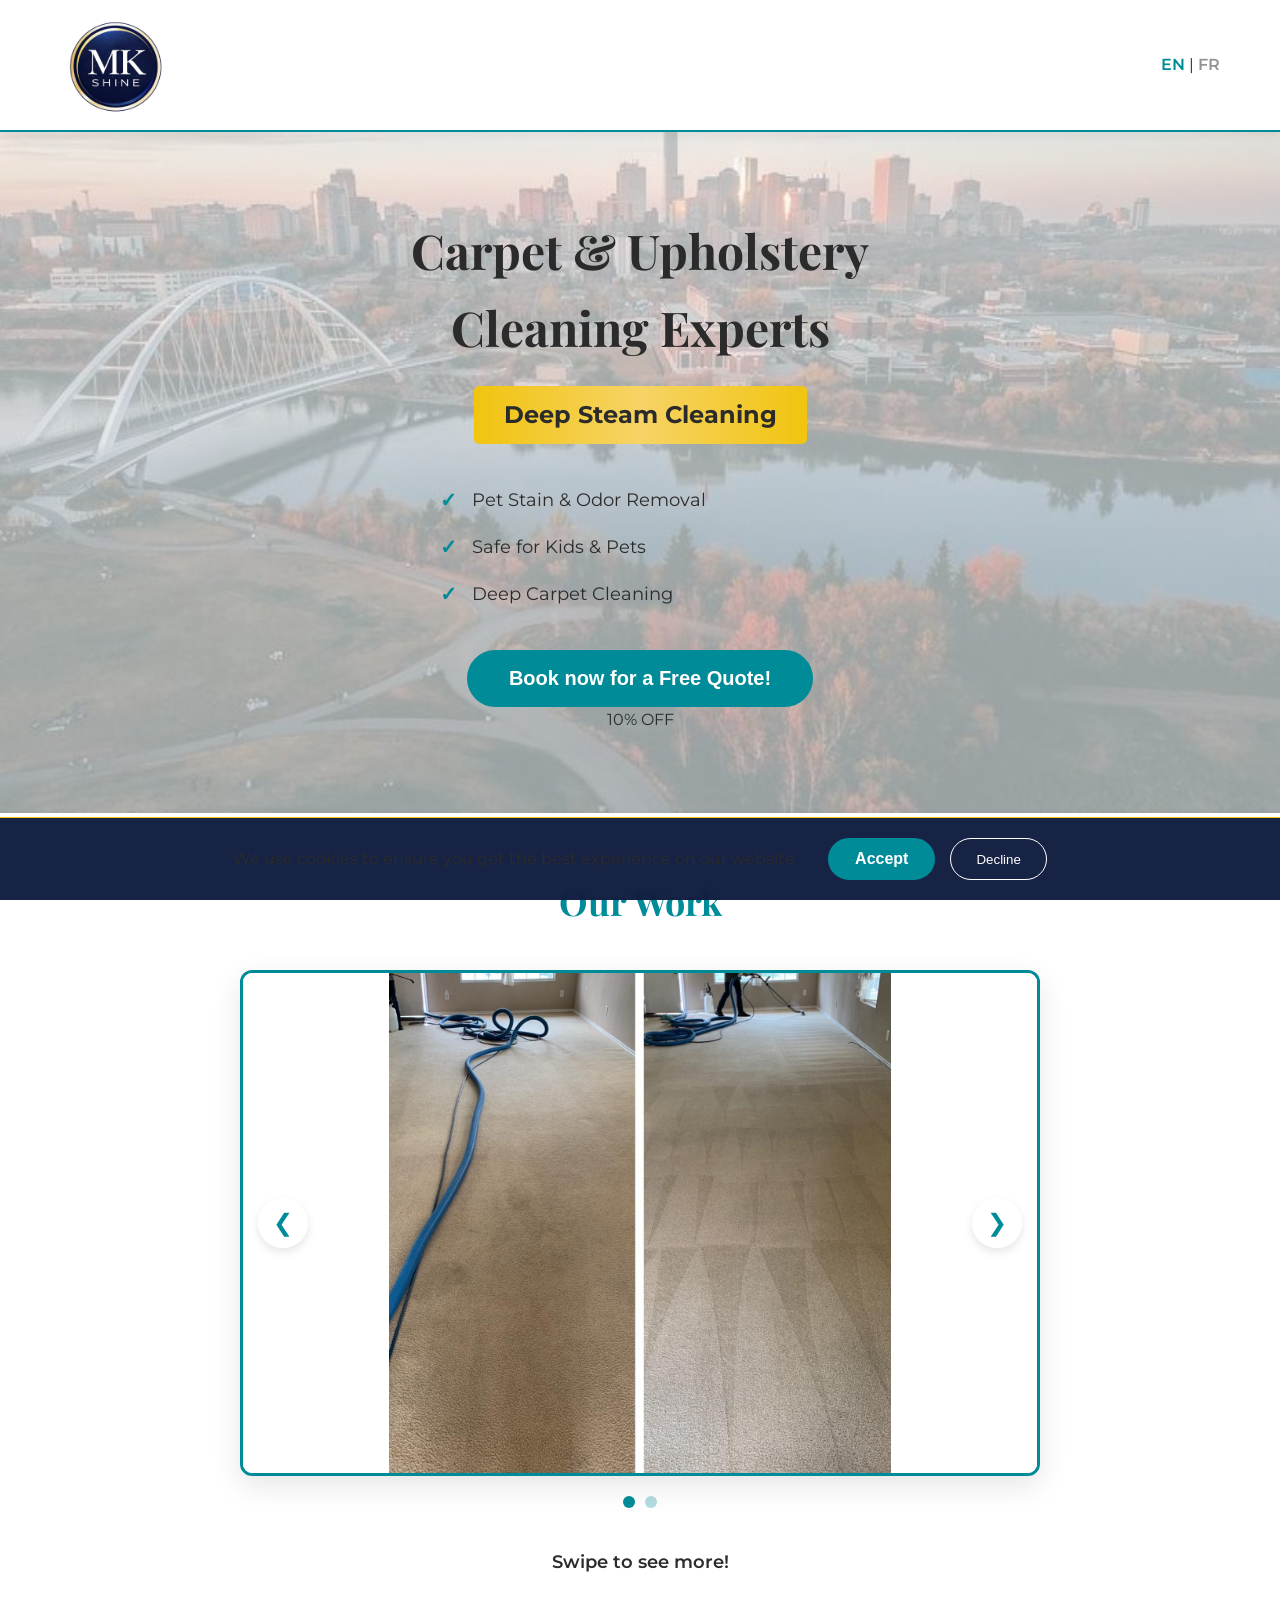
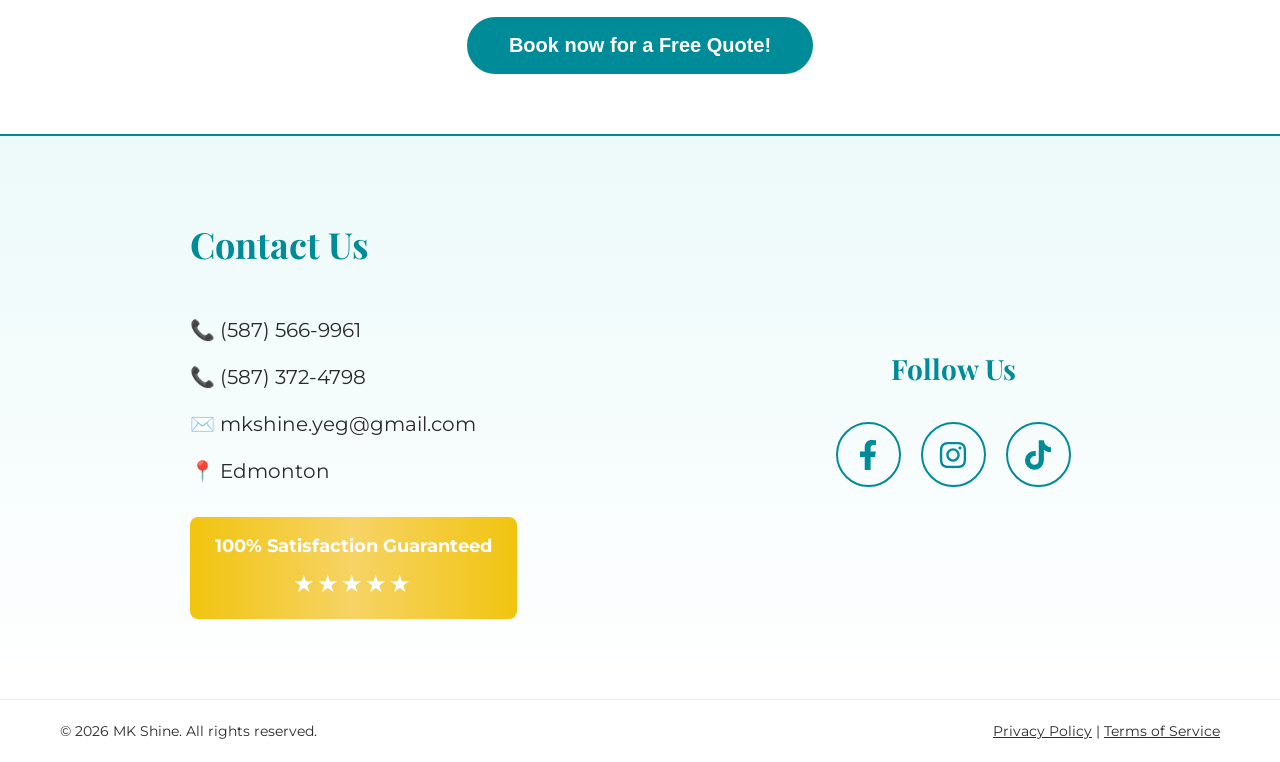
==== commit 85d09055: "changed text" ====
--- a/index.html
+++ b/index.html
@@ -42,7 +42,7 @@
             </ul>
 
             <div class="hero-actions">
-                <button class="btn-primary open-modal-btn" data-lang="cta_btn">Call for a Free Quote!</button>
+                <button class="btn-primary open-modal-btn" data-lang="cta_btn">Book now for a Free Quote!</button>
                 <div class="discount-badge">
                     <span class="discount-value">10%</span>
                     <span class="discount-text" data-lang="discount">OFF</span>
@@ -81,7 +81,7 @@
         <p class="scan-text" data-lang="swipe_text">Swipe to see more!</p>
     </div>
     <div style="text-align: center; margin-top: 40px;">
-            <button class="btn-primary open-modal-btn" data-lang="cta_btn">Call for a Free Quote!</button>
+            <button class="btn-primary open-modal-btn" data-lang="cta_btn">Book now for a Free Quote!</button>
     </div>
 </section>
 
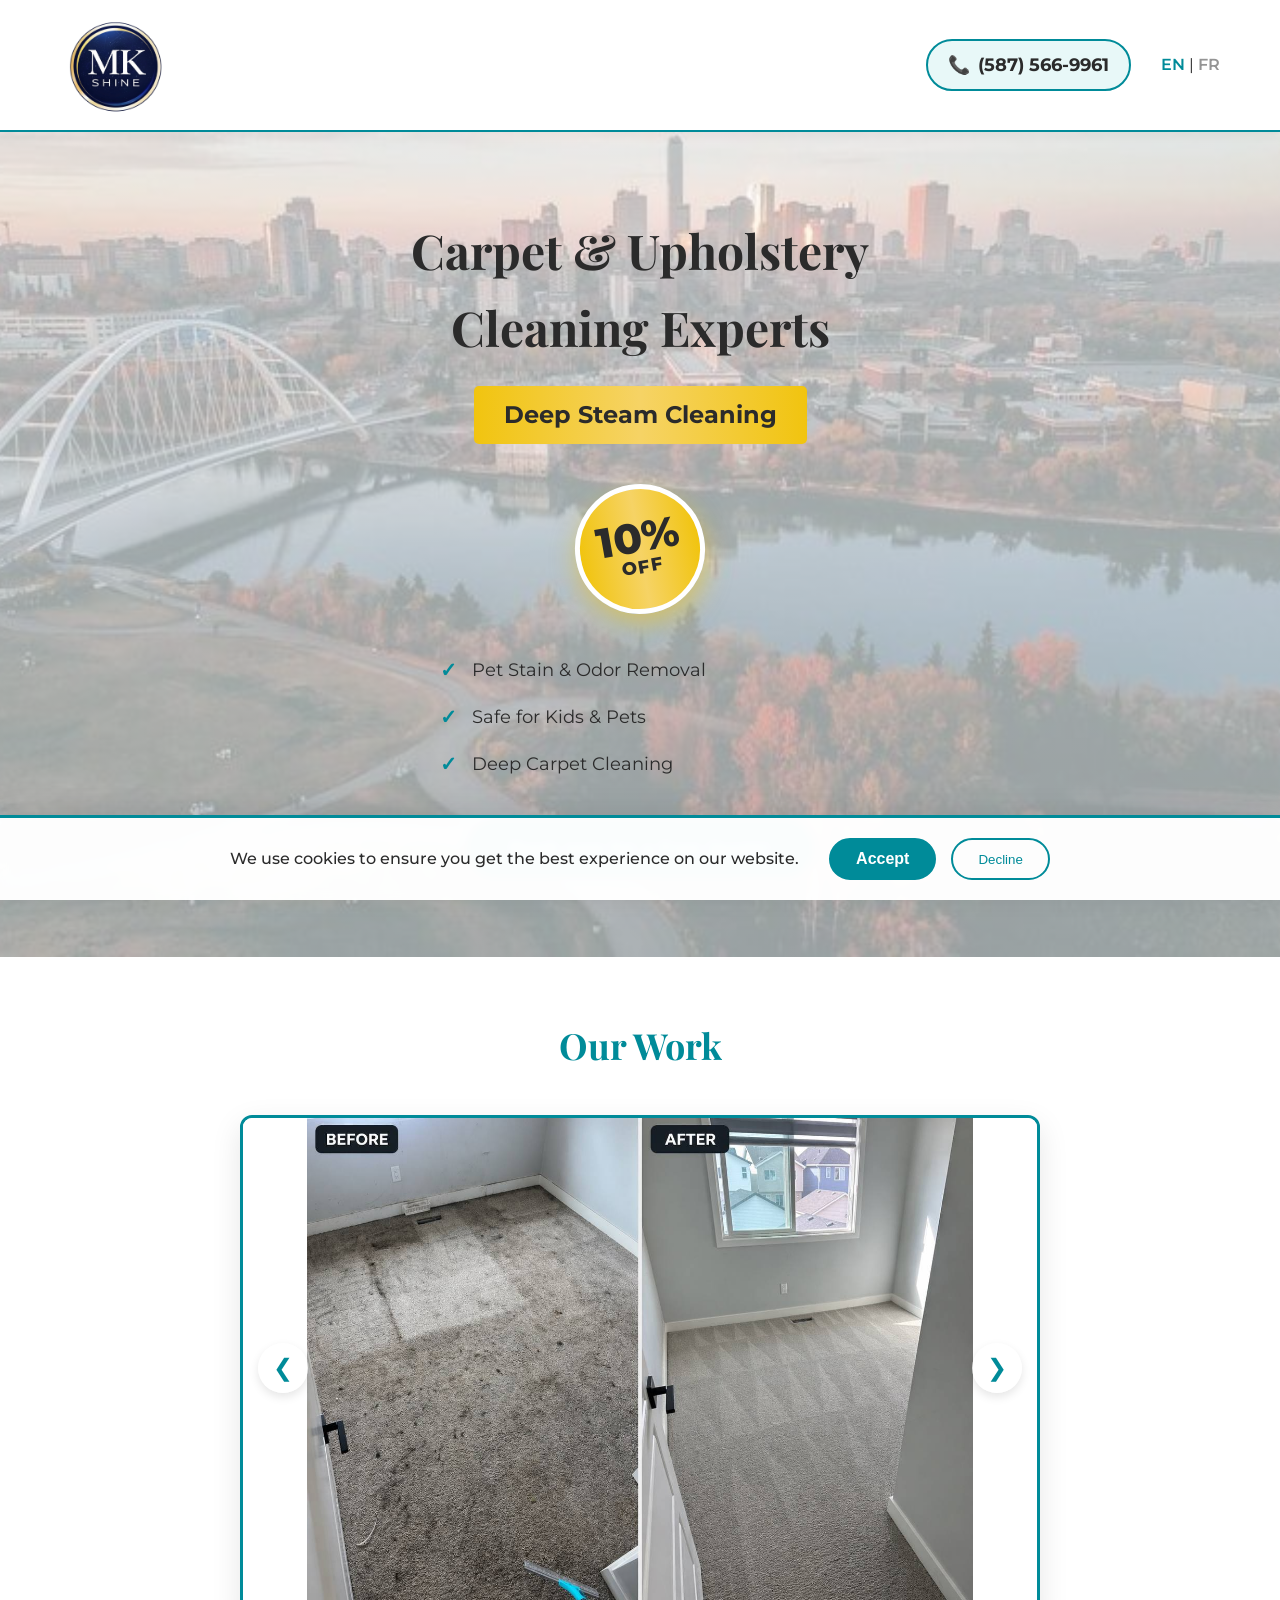
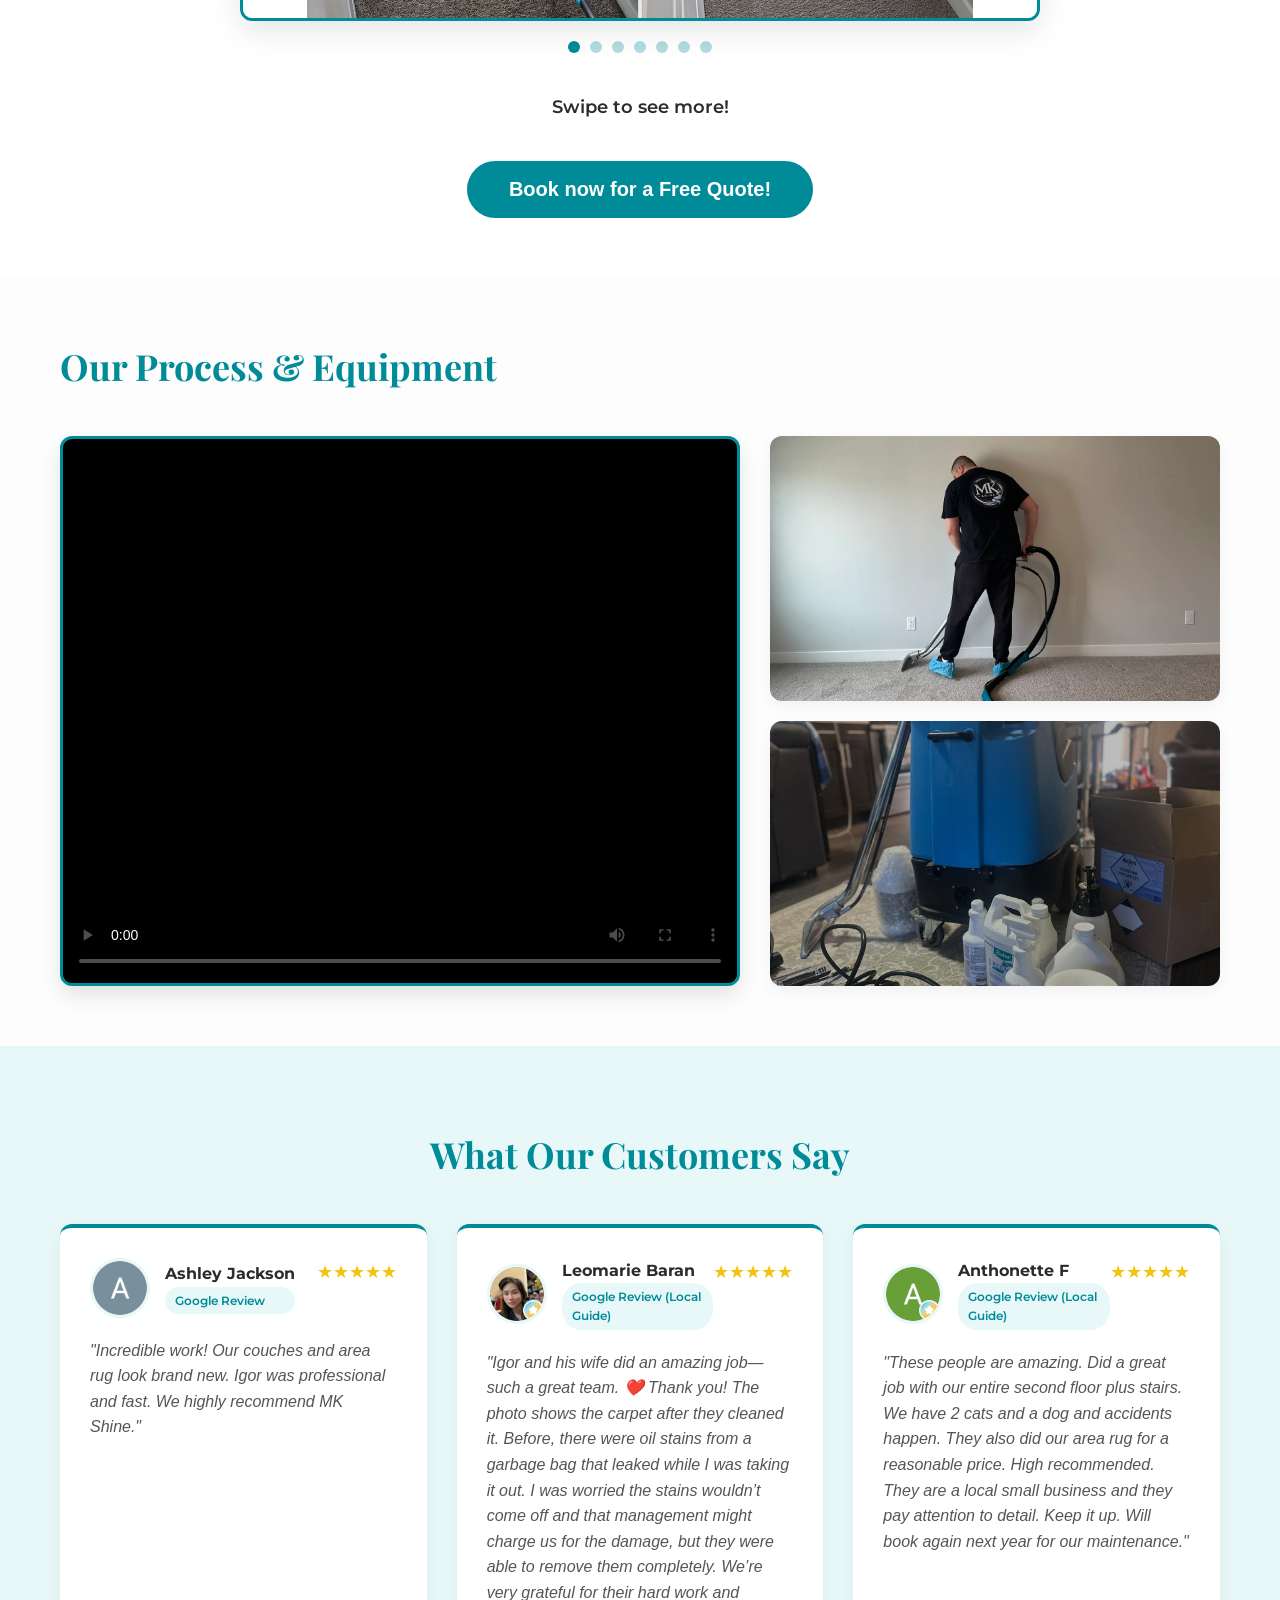
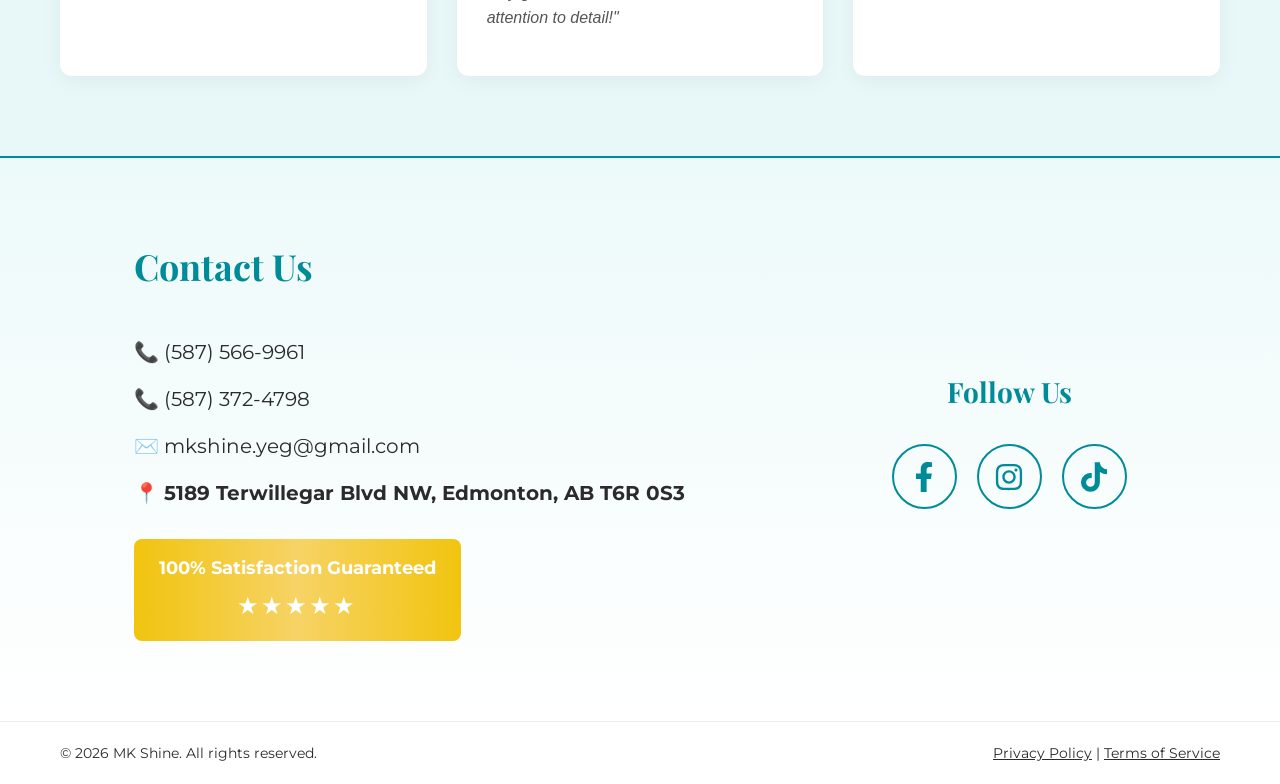
==== commit 31ee15a0: "updated links and added review and process sections" ====
--- a/index.html
+++ b/index.html
@@ -20,6 +20,13 @@
                 <img src="assets/images/logo.png" alt="logo" class="logo-img">
             </div>
             
+            <div class="header-contact">
+                <a href="tel:+15875669961" class="header-phone">
+                    <span class="phone-icon">📞</span>
+                    <span class="phone-number" data-lang="nav_phone">(587) 566-9961</span>
+                </a>
+            </div>
+            
             <div class="lang-switcher">
                 <button id="btn-en" class="lang-btn active">EN</button>
                 <span>|</span>
@@ -28,11 +35,16 @@
         </div>
     </header>
 
-    <section class="hero">
+   <section class="hero">
         <div class="container hero-content">
             <h1 data-lang="hero_title">Carpet & Upholstery<br>Cleaning Experts</h1>
             <div class="subtitle-badge">
                 <h2 data-lang="hero_subtitle">Deep Steam Cleaning</h2>
+            </div>
+
+            <div class="discount-sticker">
+                <span class="discount-value">10%</span>
+                <span class="discount-text" data-lang="discount">OFF</span>
             </div>
             
             <ul class="benefits-list">
@@ -43,11 +55,7 @@
 
             <div class="hero-actions">
                 <button class="btn-primary open-modal-btn" data-lang="cta_btn">Book now for a Free Quote!</button>
-                <div class="discount-badge">
-                    <span class="discount-value">10%</span>
-                    <span class="discount-text" data-lang="discount">OFF</span>
-                </div>
-            </div>
+                </div>
         </div>
     </section>
 
@@ -61,12 +69,33 @@
             <div class="carousel-track-container">
                 <ul class="carousel-track">
                     <li class="carousel-slide current-slide">
+                        <img src="assets/images/bf3.jpg" alt="Cleaning Example 3" class="carousel-image">
+                    </li>
+
+                    <li class="carousel-slide">
+                        <img src="assets/images/bf4.jpg" alt="Cleaning Example 4" class="carousel-image">
+                    </li>
+
+                    <li class="carousel-slide">
+                        <img src="assets/images/bf5.jpg" alt="Cleaning Example 5" class="carousel-image">
+                    </li>
+
+                    <li class="carousel-slide">
+                        <img src="assets/images/bf6.jpg" alt="Cleaning Example 6" class="carousel-image">
+                    </li>
+
+                    <li class="carousel-slide">
+                        <img src="assets/images/bf7.jpg" alt="Cleaning Example 7" class="carousel-image">
+                    </li>
+
+                    <li class="carousel-slide">
                         <img src="assets/images/carpet-before-after.jpg" alt="Carpet Cleaning Before and After" class="carousel-image">
                     </li>
                     
                     <li class="carousel-slide">
                         <img src="assets/images/sofa-before-after.jpg" alt="Sofa Cleaning Before and After" class="carousel-image">
                     </li>
+
                 </ul>
             </div>
 
@@ -75,6 +104,11 @@
         
         <div class="carousel-nav">
             <button class="carousel-indicator current-indicator"></button>
+            <button class="carousel-indicator"></button>
+            <button class="carousel-indicator"></button>
+            <button class="carousel-indicator"></button>
+            <button class="carousel-indicator"></button>
+            <button class="carousel-indicator"></button>
             <button class="carousel-indicator"></button>
         </div>
         
@@ -85,6 +119,80 @@
     </div>
 </section>
 
+
+<section class="media-section">
+        <div class="container">
+            <h2 class="section-title" data-lang="media_title">Our Process & Equipment</h2>
+            <div class="media-grid">
+                
+                <div class="video-container">
+                    <video controls poster="assets/images/video-poster.jpg">
+                        <source src="assets/images/cleaning.mp4" type="video/mp4">
+                        Your browser does not support the video tag.
+                    </video>
+                </div>
+
+                <div class="process-gallery">
+                    <img src="assets/images/work.png" alt="MK Shine Professional at work" class="process-img">
+                    <img src="assets/images/equipment.png" alt="Professional Deep Steam Cleaning Equipment" class="process-img">
+                </div>
+
+            </div>
+        </div>
+    </section>
+
+    <section class="reviews">
+        <div class="container">
+            <h2 class="section-title" data-lang="reviews_title">What Our Customers Say</h2>
+            <div class="reviews-grid">
+                
+                <div class="review-card">
+                    <div class="review-header">
+                        <div class="review-profile">
+                            <img src="assets/images/ashley.png" alt="Ashley Jackson" class="client-photo">
+                            <div class="client-info">
+                                <strong class="review-author">Ashley Jackson</strong>
+                                <span class="review-platform">Google Review</span>
+                            </div>
+                        </div>
+                        <div class="stars-color">★★★★★</div>
+                    </div>
+                    <p data-lang="review_1_text">"Incredible work! Our couches and area rug look brand new. Igor was professional and fast. We highly recommend MK Shine."</p>
+                </div>
+
+                <div class="review-card">
+                    <div class="review-header">
+                        <div class="review-profile">
+                            <img src="assets/images/leomarie.png" alt="Leomarie Baran" class="client-photo">
+                            <div class="client-info">
+                                <strong class="review-author">Leomarie Baran</strong>
+                                <span class="review-platform">Google Review (Local Guide)</span>
+                            </div>
+                        </div>
+                        <div class="stars-color">★★★★★</div>
+                    </div>
+                    <p data-lang="review_2_text">"Igor and his wife did an amazing job—such a great team. ❤️ Thank you!
+
+The photo shows the carpet after they cleaned it. Before, there were oil stains from a garbage bag that leaked while I was taking it out. I was worried the stains wouldn’t come off and that management might charge us for the damage, but they were able to remove them completely. We’re very grateful for their hard work and attention to detail!"</p>
+                </div>
+
+                <div class="review-card">
+                    <div class="review-header">
+                        <div class="review-profile">
+                            <img src="assets/images/anto.png" alt="Anthonette F" class="client-photo">
+                            <div class="client-info">
+                                <strong class="review-author">Anthonette F</strong>
+                                <span class="review-platform">Google Review (Local Guide)</span>
+                            </div>
+                        </div>
+                        <div class="stars-color">★★★★★</div>
+                    </div>
+                    <p data-lang="review_3_text">"These people are amazing. Did a great job with our entire second floor plus stairs. We have 2 cats and a dog and accidents happen. They also did our area rug for a reasonable price. High recommended. They are a local small business and they pay attention to detail. Keep it up. Will book again next year for our maintenance."</p>
+                </div>
+            </div>
+        </div>
+    </section>
+
     <section class="contacts" id="contacts">
         <div class="container contacts-inner">
             
@@ -95,7 +203,7 @@
                     <li>📞 <a href="tel:+15875669961">(587) 566-9961</a></li>
                     <li>📞 <a href="tel:+15873724798">(587) 372-4798</a></li>
                     <li>✉️ <a href="mailto:mkshine.yeg@gmail.com">mkshine.yeg@gmail.com</a></li>
-                    <li>📍 <span data-lang="location">Edmonton</span></li>
+                    <li>📍 <a href="https://share.google/VqKBnR7vpzgrYhnde" target="_blank" class="location-link" data-lang="full_address">5189 Terwillegar Blvd NW, Edmonton, AB T6R 0S3</a></li>
                 </ul>
 
                 <div class="satisfaction-badge">
@@ -110,7 +218,7 @@
                 <a href="https://www.facebook.com/share/1H6TxjTgbz/?mibextid=wwXIfr" target="_blank" class="social-btn fb" title="Facebook">
                     <svg viewBox="0 0 320 512"><path d="M279.14 288l14.22-92.66h-88.91v-60.13c0-25.35 12.42-50.06 52.24-50.06h40.42V6.26S260.43 0 225.36 0c-73.22 0-121.08 44.38-121.08 124.72v70.62H22.89V288h81.39v224h100.17V288z"/></svg>
                 </a>
-                <a href="https://www.instagram.com/mkshine.yeg?igsh=c3pobW0wYmV6MGhx&utm_source=qr" target="_blank" class="social-btn insta" title="Instagram">
+                <a href="https://www.instagram.com/mkshine.ca?igsh=cDlmcTc3eHVzMTJ4" target="_blank" class="social-btn insta" title="Instagram">
                     <svg viewBox="0 0 448 512"><path d="M224.1 141c-63.6 0-114.9 51.3-114.9 114.9s51.3 114.9 114.9 114.9S339 319.5 339 255.9 287.7 141 224.1 141zm0 189.9c-41.4 0-75-33.6-75-75s33.6-75 75-75 75 33.6 75 75-33.6 75-75 75zm146.2-194.3c0 14.9-12 26.9-26.9 26.9-14.9 0-26.9-12-26.9-26.9s12-26.9 26.9-26.9c14.9 0 26.9 12 26.9 26.9zm76.1 27.2c-1.7-35.9-9.9-67.7-36.2-93.9-26.2-26.2-58-34.4-93.9-36.2-37-2.1-147.9-2.1-184.9 0-35.8 1.7-67.6 9.9-93.9 36.1s-34.4 58-36.2 93.9c-2.1 37-2.1 147.9 0 184.9 1.7 35.9 9.9 67.7 36.2 93.9s58 34.4 93.9 36.2c37 2.1 147.9 2.1 184.9 0 35.9-1.7 67.7-9.9 93.9-36.2 26.2-26.2 34.4-58 36.2-93.9 2.1-37 2.1-147.8 0-184.8zM398.8 388c-7.8 19.6-22.9 34.7-42.6 42.6-29.5 11.7-99.5 9-132.1 9s-102.7 2.6-132.1-9c-19.6-7.8-34.7-22.9-42.6-42.6-11.7-29.5-9-99.5-9-132.1s-2.6-102.7 9-132.1c7.8-19.6 22.9-34.7 42.6-42.6 29.5-11.7 99.5-9 132.1-9s102.7-2.6 132.1 9c19.6 7.8 34.7 22.9 42.6 42.6 11.7 29.5 9 99.5 9 132.1s2.7 102.7-9 132.1z"/></svg>
                 </a>
                <a href="https://www.tiktok.com/@mk.shine2?_r=1&_t=ZS-94k486pJkZA" target="_blank" class="social-btn tiktok" title="TikTok">
--- a/assets/styles/style.css
+++ b/assets/styles/style.css
@@ -427,7 +427,7 @@
 }
 
 .legal-links a:hover {
-    color: var(--accent-gold);
+    color: var(--accent-primary);
 }
 
 .cookie-banner {
@@ -435,9 +435,10 @@
     bottom: -100%;
     left: 0;
     width: 100%;
-    background-color: rgba(11, 24, 60, 0.95);
+    background-color: rgba(255, 255, 255, 0.98);
     backdrop-filter: blur(5px);
-    border-top: 1px solid var(--accent-gold);
+    border-top: 3px solid var(--accent-primary);
+    box-shadow: 0 -5px 25px rgba(0, 0, 0, 0.08);
     padding: 20px;
     display: flex;
     justify-content: center;
@@ -449,6 +450,13 @@
 
 .cookie-banner.show {
     bottom: 0;
+}
+
+.cookie-banner p {
+    color: var(--text-dark); /* Темний текст */
+    font-weight: 500;
+    font-size: 16px;
+    margin: 0;
 }
 
 .cookie-buttons {
@@ -464,8 +472,8 @@
 
 .cookie-btn-outline {
     background: transparent;
-    color: var(--text-white);
-    border: 1px solid var(--text-white);
+    color: var(--accent-primary);
+    border: 2px solid var(--accent-primary);
     padding: 10px 25px;
     border-radius: 30px;
     cursor: pointer;
@@ -473,8 +481,8 @@
 }
 
 .cookie-btn-outline:hover {
-    border-color: var(--accent-gold);
-    color: var(--accent-gold);
+    background-color: var(--accent-primary);
+    color: var(--text-white);
 }
 
 @media (max-width: 768px) {
@@ -892,4 +900,267 @@
     font-size: 28px;
     color: var(--text-dark);
     margin-bottom: 10px;
+}
+
+.discount-badge {
+    animation: pulse 2s infinite;
+}
+
+@keyframes pulse {
+    0% { transform: scale(1); box-shadow: 0 0 0 0 rgba(241, 196, 15, 0.7); }
+    70% { transform: scale(1.05); box-shadow: 0 0 0 15px rgba(241, 196, 15, 0); }
+    100% { transform: scale(1); box-shadow: 0 0 0 0 rgba(241, 196, 15, 0); }
+}
+
+.header-contact {
+    margin-left: auto;
+    margin-right: 30px;
+}
+
+.header-phone {
+    display: inline-flex;
+    align-items: center;
+    gap: 8px;
+    text-decoration: none;
+    color: var(--text-dark);
+    font-weight: 700;
+    font-size: 18px;
+    background: var(--bg-light-blue);
+    padding: 10px 20px;
+    border-radius: 30px;
+    border: 2px solid var(--accent-primary);
+    transition: 0.3s;
+}
+
+.header-phone:hover {
+    background: var(--accent-primary);
+    color: var(--text-white);
+}
+
+.location-link {
+    color: var(--text-dark);
+    text-decoration: underline;
+    font-weight: bold;
+    transition: color 0.3s;
+}
+
+.location-link:hover { color: var(--accent-primary); }
+
+/* --- Секція Відео та Процесу --- */
+.media-section { 
+    padding: 60px 0; 
+    background: #fdfdfd; 
+}
+
+.media-grid { 
+    display: flex; 
+    gap: 30px; 
+    align-items: stretch; 
+    height: 550px; 
+}
+
+.video-container { 
+    flex: 1.2; 
+    height: 100%; 
+    border-radius: 12px; 
+    overflow: hidden; 
+    box-shadow: 0 10px 20px rgba(0,0,0,0.1); 
+    border: 3px solid var(--accent-primary);
+    background-color: #000; 
+    display: flex;
+    justify-content: center;
+    align-items: center;
+}
+
+.video-container video { 
+    width: 100%; 
+    height: 100%;
+    object-fit: contain; 
+    display: block; 
+}
+
+.process-gallery { 
+    flex: 0.8; 
+    display: flex; 
+    flex-direction: column; 
+    gap: 20px; 
+    height: 100%; 
+}
+
+.process-img { 
+    width: 100%; 
+    height: calc(50% - 10px); 
+    object-fit: cover; 
+    border-radius: 12px; 
+    box-shadow: 0 5px 15px rgba(0,0,0,0.05); 
+}
+
+@media (max-width: 768px) {
+    .media-grid { 
+        flex-direction: column; 
+        height: auto; 
+    }
+    
+    .video-container {
+        
+        height: 450px; 
+        width: 100%;
+    }
+
+    .process-gallery { 
+        flex-direction: column; 
+        height: auto; 
+        width: 100%;
+    }
+
+    .process-img { 
+        width: 100%; 
+        height: 250px; 
+        object-fit: cover; 
+    }
+}
+
+
+/* Секція Відгуків */
+.reviews { padding: 80px 0; background: var(--bg-light-blue); text-align: center; }
+.reviews-grid { display: grid; grid-template-columns: repeat(auto-fit, minmax(300px, 1fr)); gap: 30px; margin-top: 40px; text-align: left; }
+.review-card { background: #fff; padding: 30px; border-radius: 12px; box-shadow: 0 5px 20px rgba(0,0,0,0.05); border-top: 4px solid var(--accent-primary); transition: transform 0.3s ease, box-shadow 0.3s ease; }
+.review-card:hover { transform: translateY(-5px); box-shadow: 0 10px 25px rgba(0,0,0,0.1); }
+.review-header { display: flex; justify-content: space-between; align-items: center; margin-bottom: 15px; }
+.review-platform { font-size: 12px; background: #e8f8f8; color: var(--accent-primary); padding: 4px 10px; border-radius: 20px; font-weight: 600; }
+.stars-color { color: var(--accent-gold); font-size: 22px; }
+.review-card p { font-style: italic; color: #555; margin-bottom: 15px; }
+.review-author { display: block; margin-top: 15px; color: var(--text-dark); font-size: 15px; }
+
+@media (max-width: 768px) {
+    .header-contact { margin-right: 15px; }
+    .header-phone { padding: 8px 12px; font-size: 14px; }
+    .header-phone .phone-number { display: none; } 
+    .header-phone .phone-icon { font-size: 18px; margin: 0; }
+    .media-grid { grid-template-columns: 1fr; }
+}
+
+/* Знижка та Фото у відгуках */
+.discount-sticker {
+    background: var(--gold-gradient);
+    color: var(--text-dark);
+    width: 130px;
+    height: 130px;
+    border-radius: 50%;
+    display: flex;
+    flex-direction: column;
+    justify-content: center;
+    align-items: center;
+    font-family: var(--font-text);
+    font-weight: 800;
+    box-shadow: 0 10px 25px rgba(241, 196, 15, 0.5);
+    border: 5px solid #fff; 
+    
+    margin: 0 auto 40px auto;
+    
+    transform: rotate(-10deg);
+    
+    animation: pulseSticker 2s infinite;
+    transition: transform 0.3s ease;
+    z-index: 5;
+    position: relative;
+}
+
+.discount-sticker:hover {
+    transform: rotate(0deg) scale(1.1);
+}
+
+.discount-value {
+    font-size: 42px;
+    line-height: 1;
+    display: block;
+}
+
+.discount-text {
+    font-size: 18px;
+    margin-top: -5px;
+    display: block;
+    letter-spacing: 1px;
+}
+
+@keyframes pulseSticker {
+    0% { box-shadow: 0 0 0 0 rgba(241, 196, 15, 0.7); }
+    70% { box-shadow: 0 0 0 20px rgba(241, 196, 15, 0); }
+    100% { box-shadow: 0 0 0 0 rgba(241, 196, 15, 0); }
+}
+
+.review-header {
+    display: flex;
+    justify-content: space-between;
+    align-items: flex-start; 
+    margin-bottom: 20px;
+}
+
+.review-profile {
+    display: flex;
+    align-items: center;
+    gap: 15px;
+}
+
+.client-photo {
+    width: 60px;
+    height: 60px;
+    border-radius: 50%;
+    object-fit: cover;
+    border: 3px solid var(--bg-light-blue);
+    background-color: #eee; 
+}
+
+.client-info {
+    display: flex;
+    flex-direction: column;
+}
+
+.review-author {
+    color: var(--text-dark);
+    font-size: 16px;
+    font-weight: 700;
+}
+
+.review-platform {
+    font-size: 12px;
+    color: var(--accent-primary);
+    font-weight: 600;
+}
+
+.stars-color {
+    color: var(--accent-gold);
+    font-size: 18px;
+    white-space: nowrap; 
+}
+
+.review-author {
+    margin-top: 0;
+}
+
+@media (max-width: 768px) {
+    .discount-sticker {
+        width: 100px;
+        height: 100px;
+        border-width: 4px;
+        margin-bottom: 30px;
+    }
+    
+    .discount-value {
+        font-size: 32px;
+    }
+    
+    .discount-text {
+        font-size: 14px;
+    }
+    
+    .review-header {
+        flex-direction: column; 
+        gap: 10px;
+    }
+    
+    .stars-color {
+        align-self: flex-start;
+        margin-left: 75px; 
+    }
 }
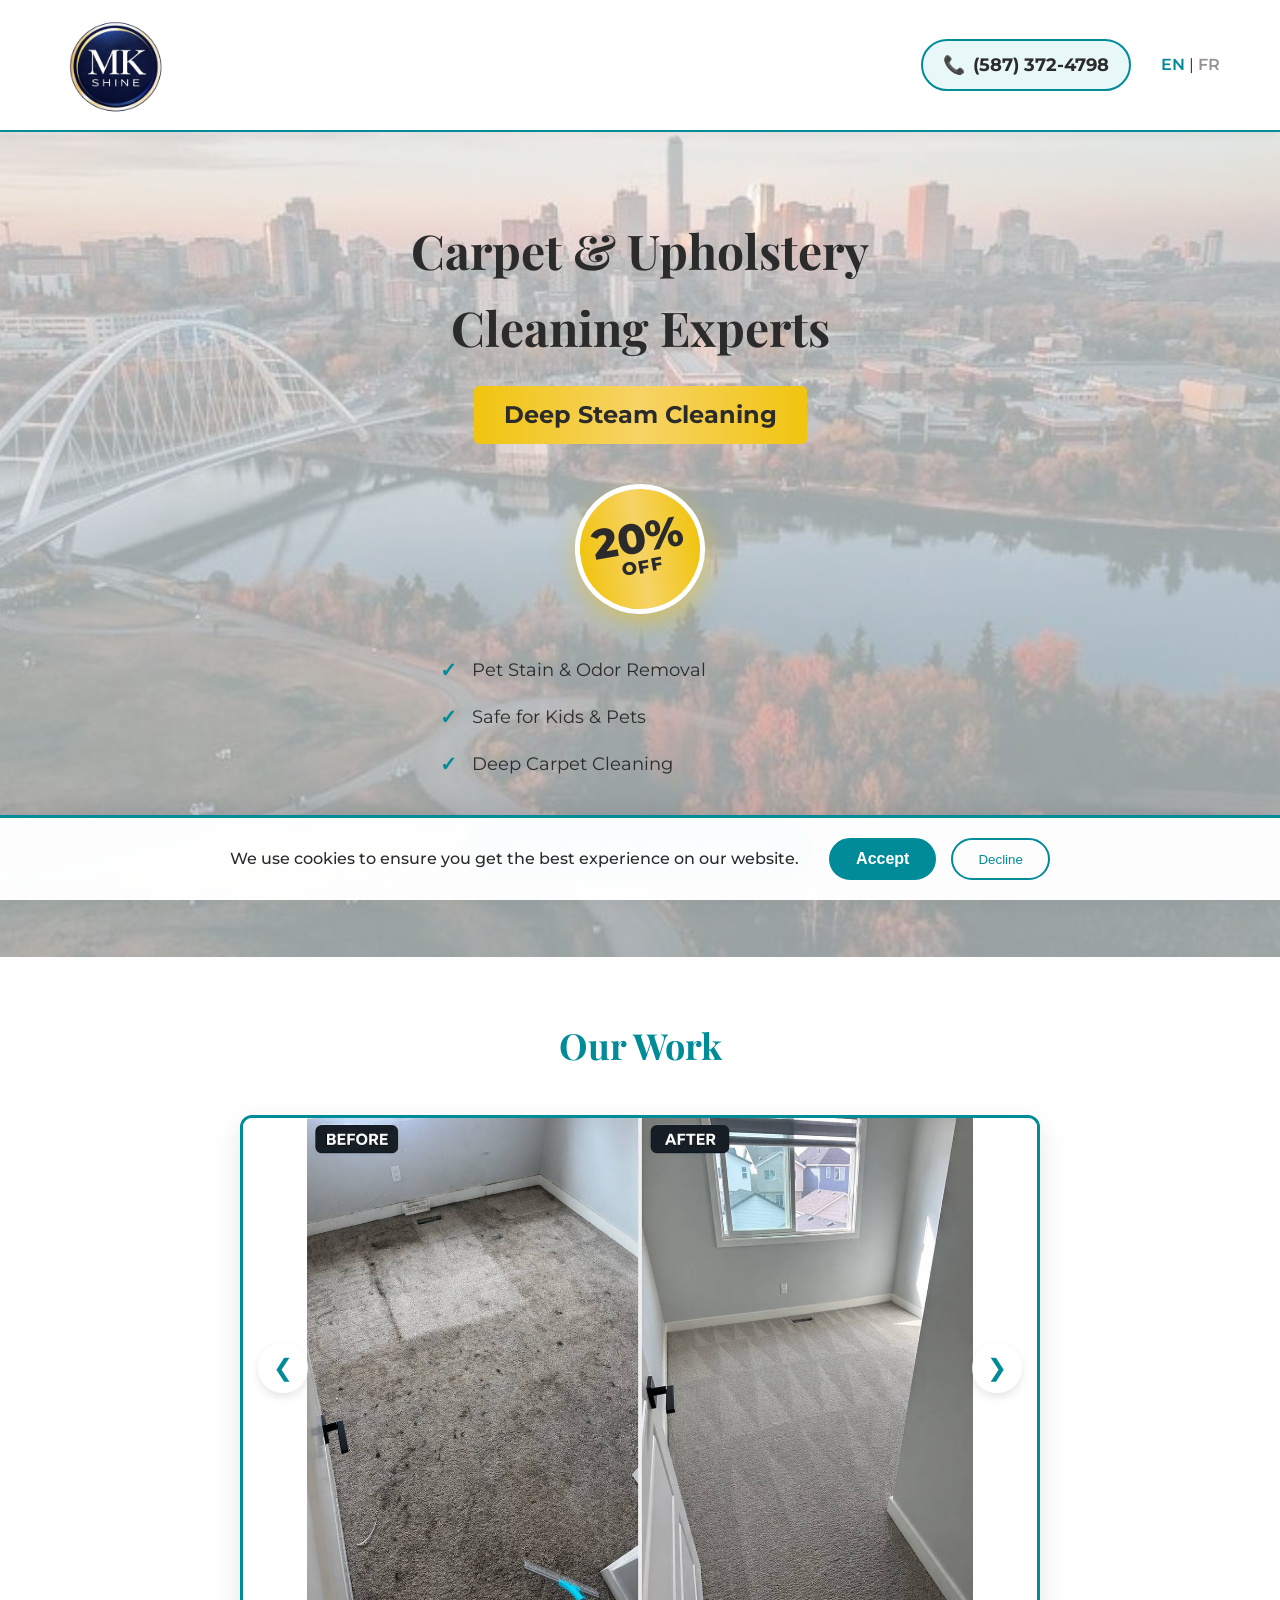
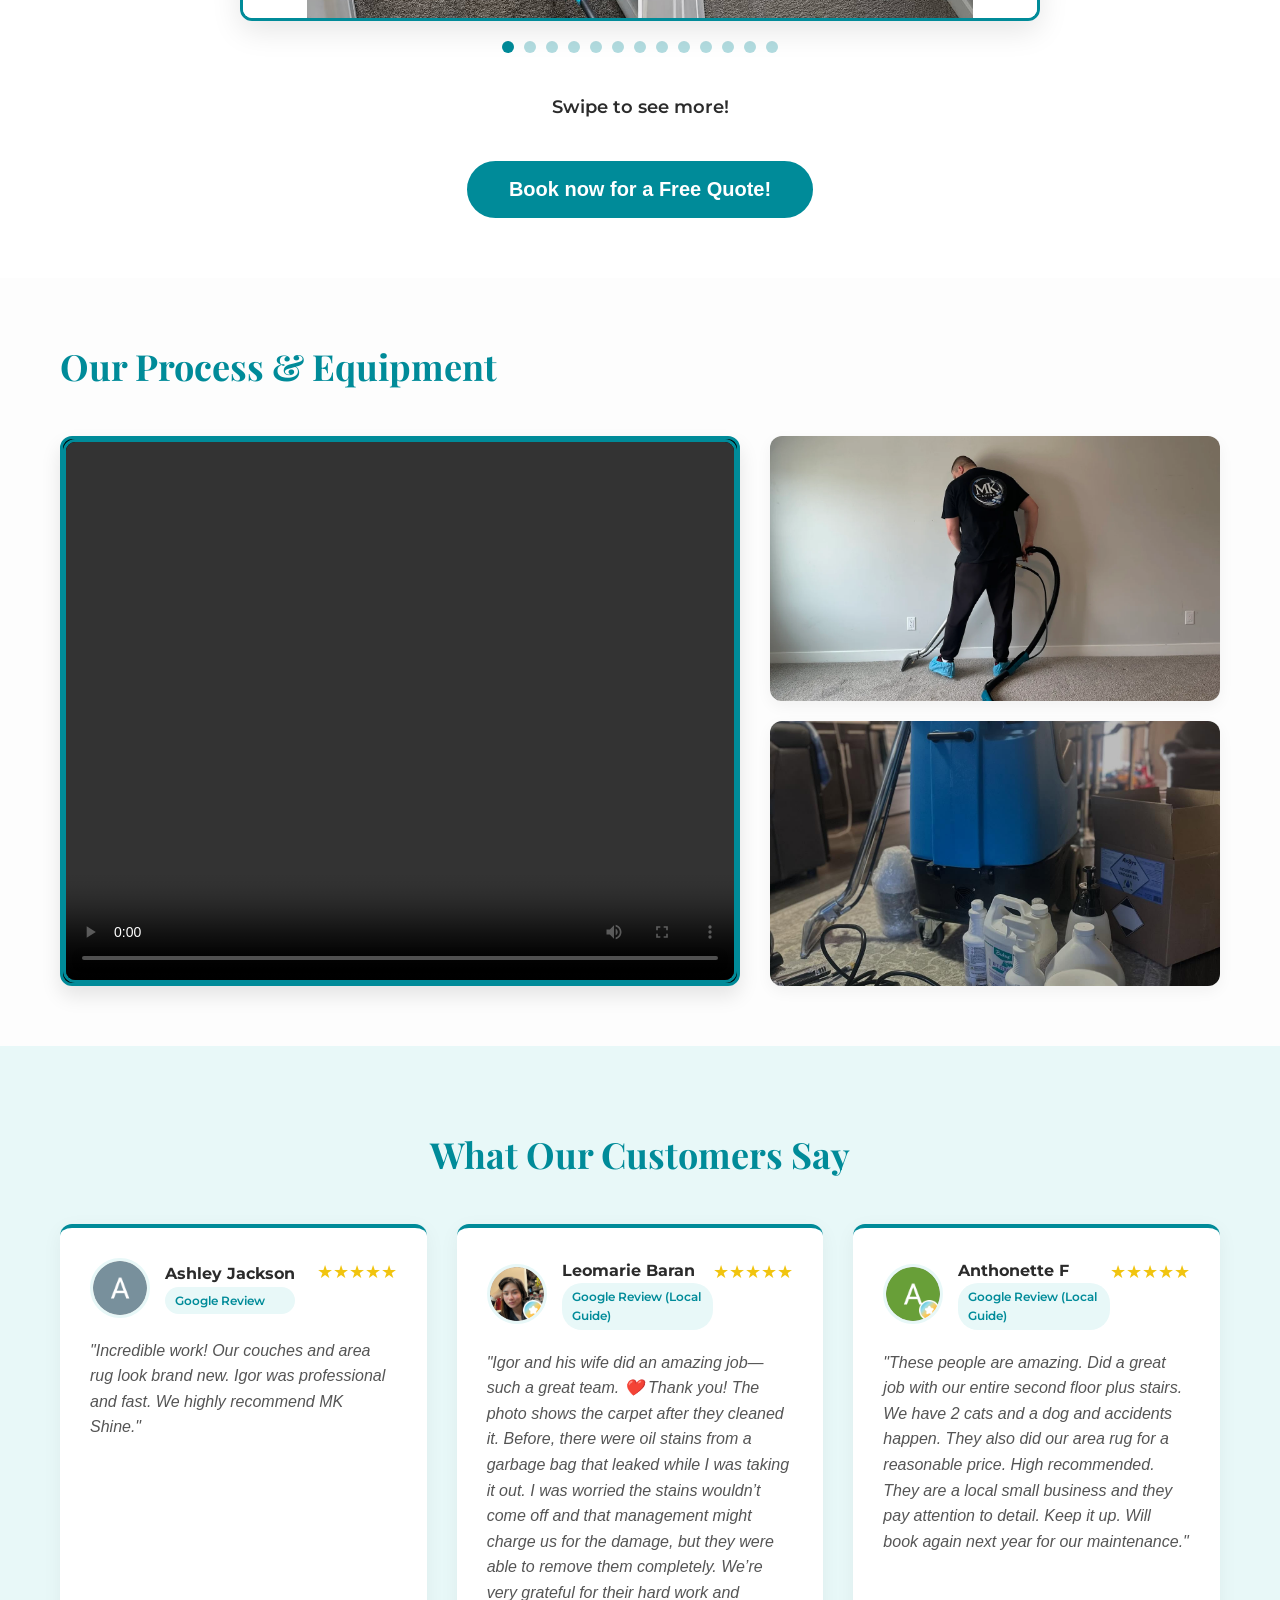
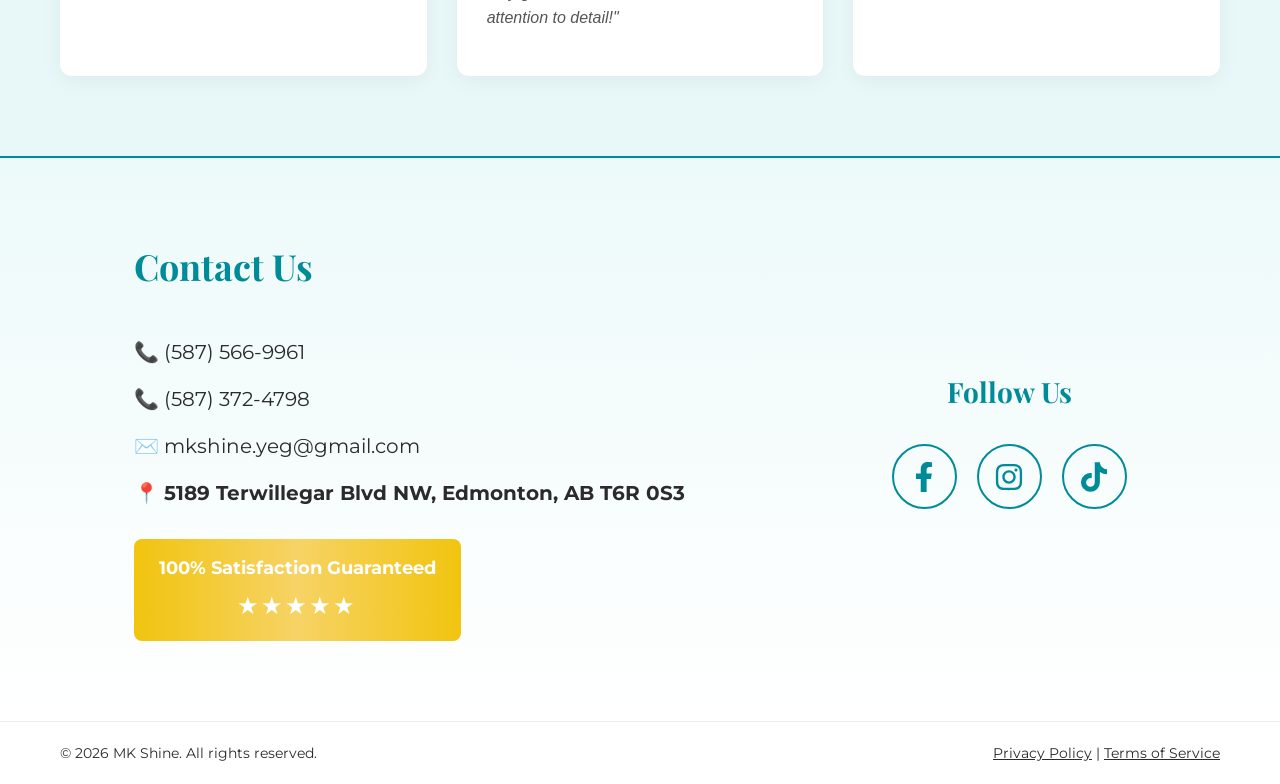
==== commit 32d1cad9: "added a few pictures to carousel" ====
--- a/index.html
+++ b/index.html
@@ -9,6 +9,15 @@
      <link rel="icon" type="image/png" href="assets/images/logo.png">
     <link href="https://fonts.googleapis.com/css2?family=Montserrat:wght@400;600;700&family=Playfair+Display:wght@700&display=swap" rel="stylesheet">
     <link rel="stylesheet" href="assets/styles/style.css">
+
+    <script async src="https://www.googletagmanager.com/gtag/js?id=AW-18229526079"></script>
+    <script>
+      window.dataLayer = window.dataLayer || [];
+      function gtag(){dataLayer.push(arguments);}
+      gtag('js', new Date());
+
+      gtag('config', 'AW-18229526079');
+    </script>
 </head>
 <body>
 
@@ -21,9 +30,9 @@
             </div>
             
             <div class="header-contact">
-                <a href="tel:+15875669961" class="header-phone">
+                <a href="tel:+15873724798" class="header-phone">
                     <span class="phone-icon">📞</span>
-                    <span class="phone-number" data-lang="nav_phone">(587) 566-9961</span>
+                    <span class="phone-number" data-lang="nav_phone">(587) 372-4798</span>
                 </a>
             </div>
             
@@ -43,7 +52,7 @@
             </div>
 
             <div class="discount-sticker">
-                <span class="discount-value">10%</span>
+                <span class="discount-value">20%</span>
                 <span class="discount-text" data-lang="discount">OFF</span>
             </div>
             
@@ -89,12 +98,38 @@
                     </li>
 
                     <li class="carousel-slide">
+                        <img src="assets/images/bf8.jpg" alt="Cleaning Example 7" class="carousel-image">
+                    </li>
+
+                    <li class="carousel-slide">
+                        <img src="assets/images/bf9.jpg" alt="Cleaning Example 7" class="carousel-image">
+                    </li>
+
+                    <li class="carousel-slide">
+                        <img src="assets/images/bf10.jpg" alt="Cleaning Example 7" class="carousel-image">
+                    </li>
+
+                    <li class="carousel-slide">
+                        <img src="assets/images/bf11.jpg" alt="Cleaning Example 11" class="carousel-image">
+                    </li>
+
+                    <li class="carousel-slide">
+                        <img src="assets/images/bf12.jpg" alt="Cleaning Example 12" class="carousel-image">
+                    </li>
+
+                    <li class="carousel-slide">
+                        <img src="assets/images/bf13.jpg" alt="Cleaning Example 7" class="carousel-image">
+                    </li>
+
+                    <li class="carousel-slide">
                         <img src="assets/images/carpet-before-after.jpg" alt="Carpet Cleaning Before and After" class="carousel-image">
                     </li>
                     
                     <li class="carousel-slide">
                         <img src="assets/images/sofa-before-after.jpg" alt="Sofa Cleaning Before and After" class="carousel-image">
                     </li>
+
+                    
 
                 </ul>
             </div>
@@ -104,6 +139,12 @@
         
         <div class="carousel-nav">
             <button class="carousel-indicator current-indicator"></button>
+            <button class="carousel-indicator"></button>
+            <button class="carousel-indicator"></button>
+            <button class="carousel-indicator"></button>
+            <button class="carousel-indicator"></button>
+            <button class="carousel-indicator"></button>
+            <button class="carousel-indicator"></button>
             <button class="carousel-indicator"></button>
             <button class="carousel-indicator"></button>
             <button class="carousel-indicator"></button>
@@ -126,10 +167,12 @@
             <div class="media-grid">
                 
                 <div class="video-container">
-                    <video controls poster="assets/images/video-poster.jpg">
-                        <source src="assets/images/cleaning.mp4" type="video/mp4">
+                    <div class="video-container">
+                    <video controls preload="metadata">
+                        <source src="assets/images/cleaning.mp4#t=0.001" type="video/mp4">
                         Your browser does not support the video tag.
                     </video>
+                </div>
                 </div>
 
                 <div class="process-gallery">
